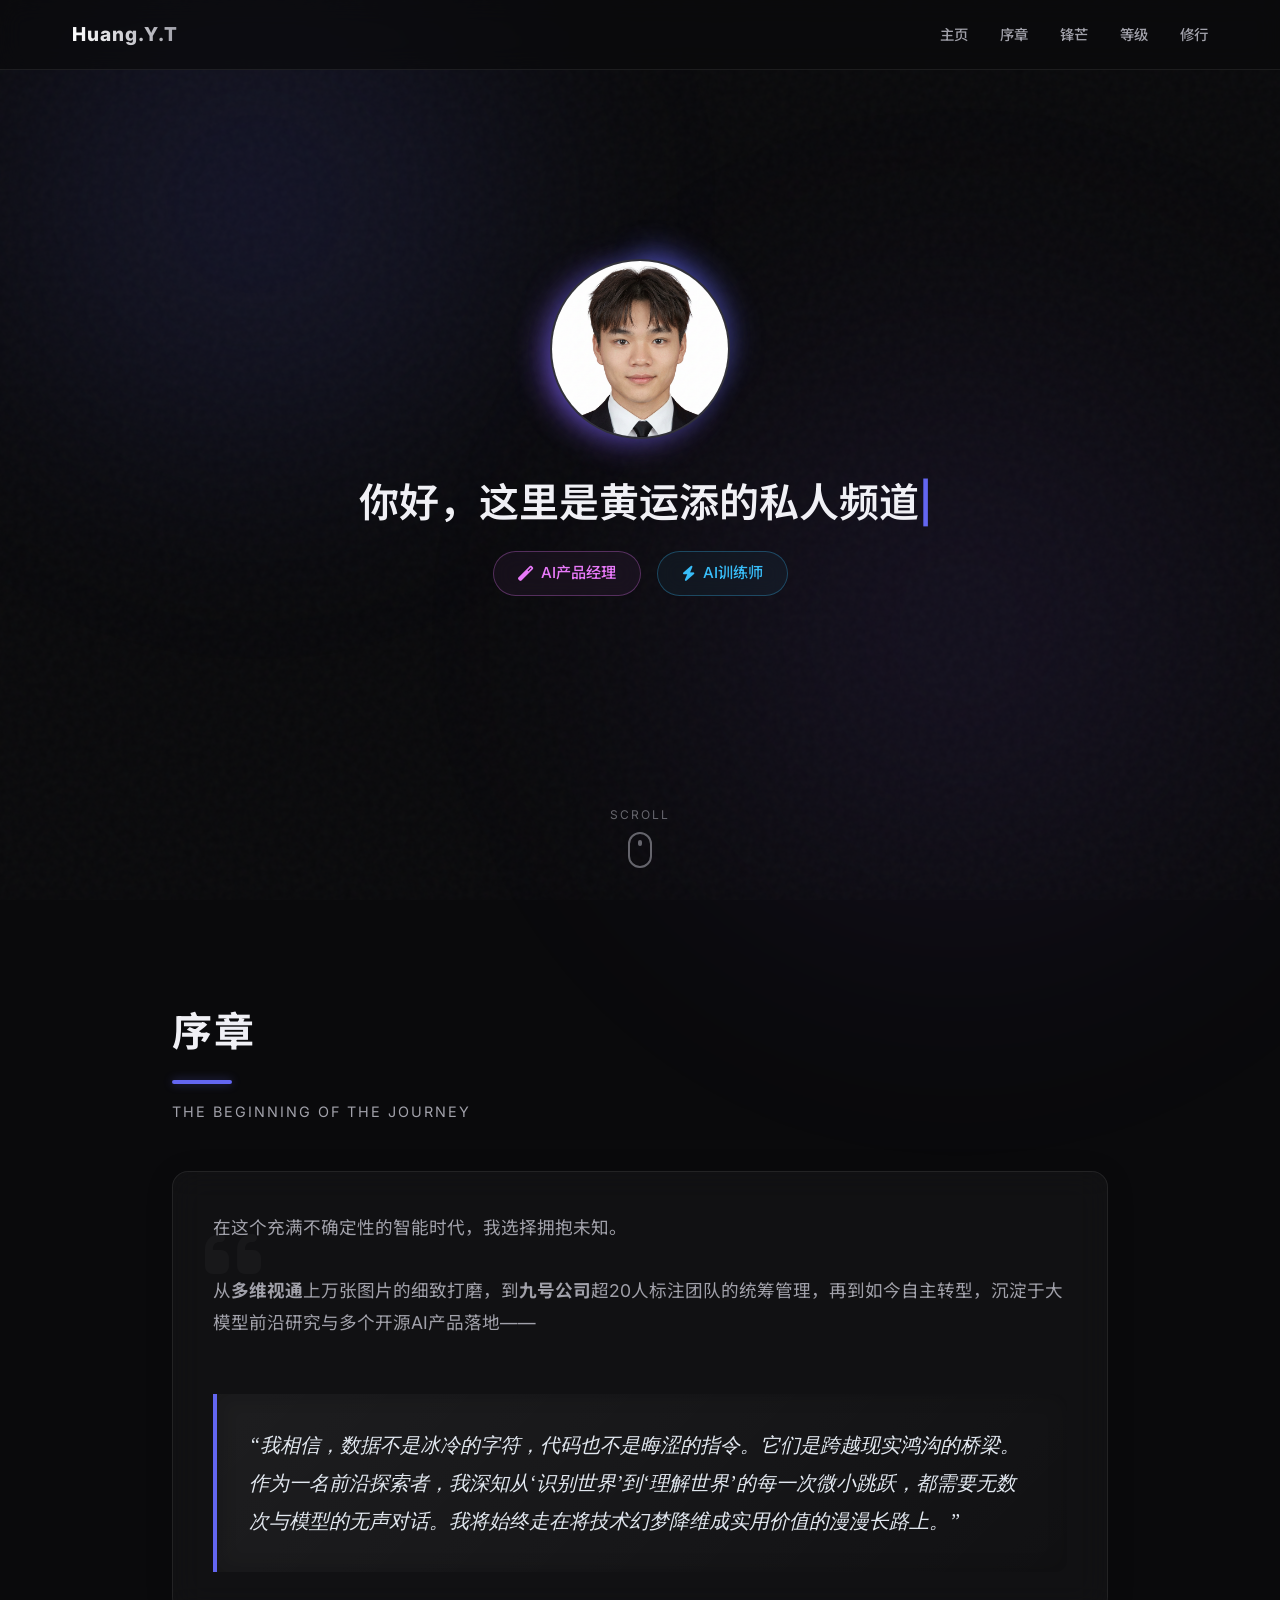
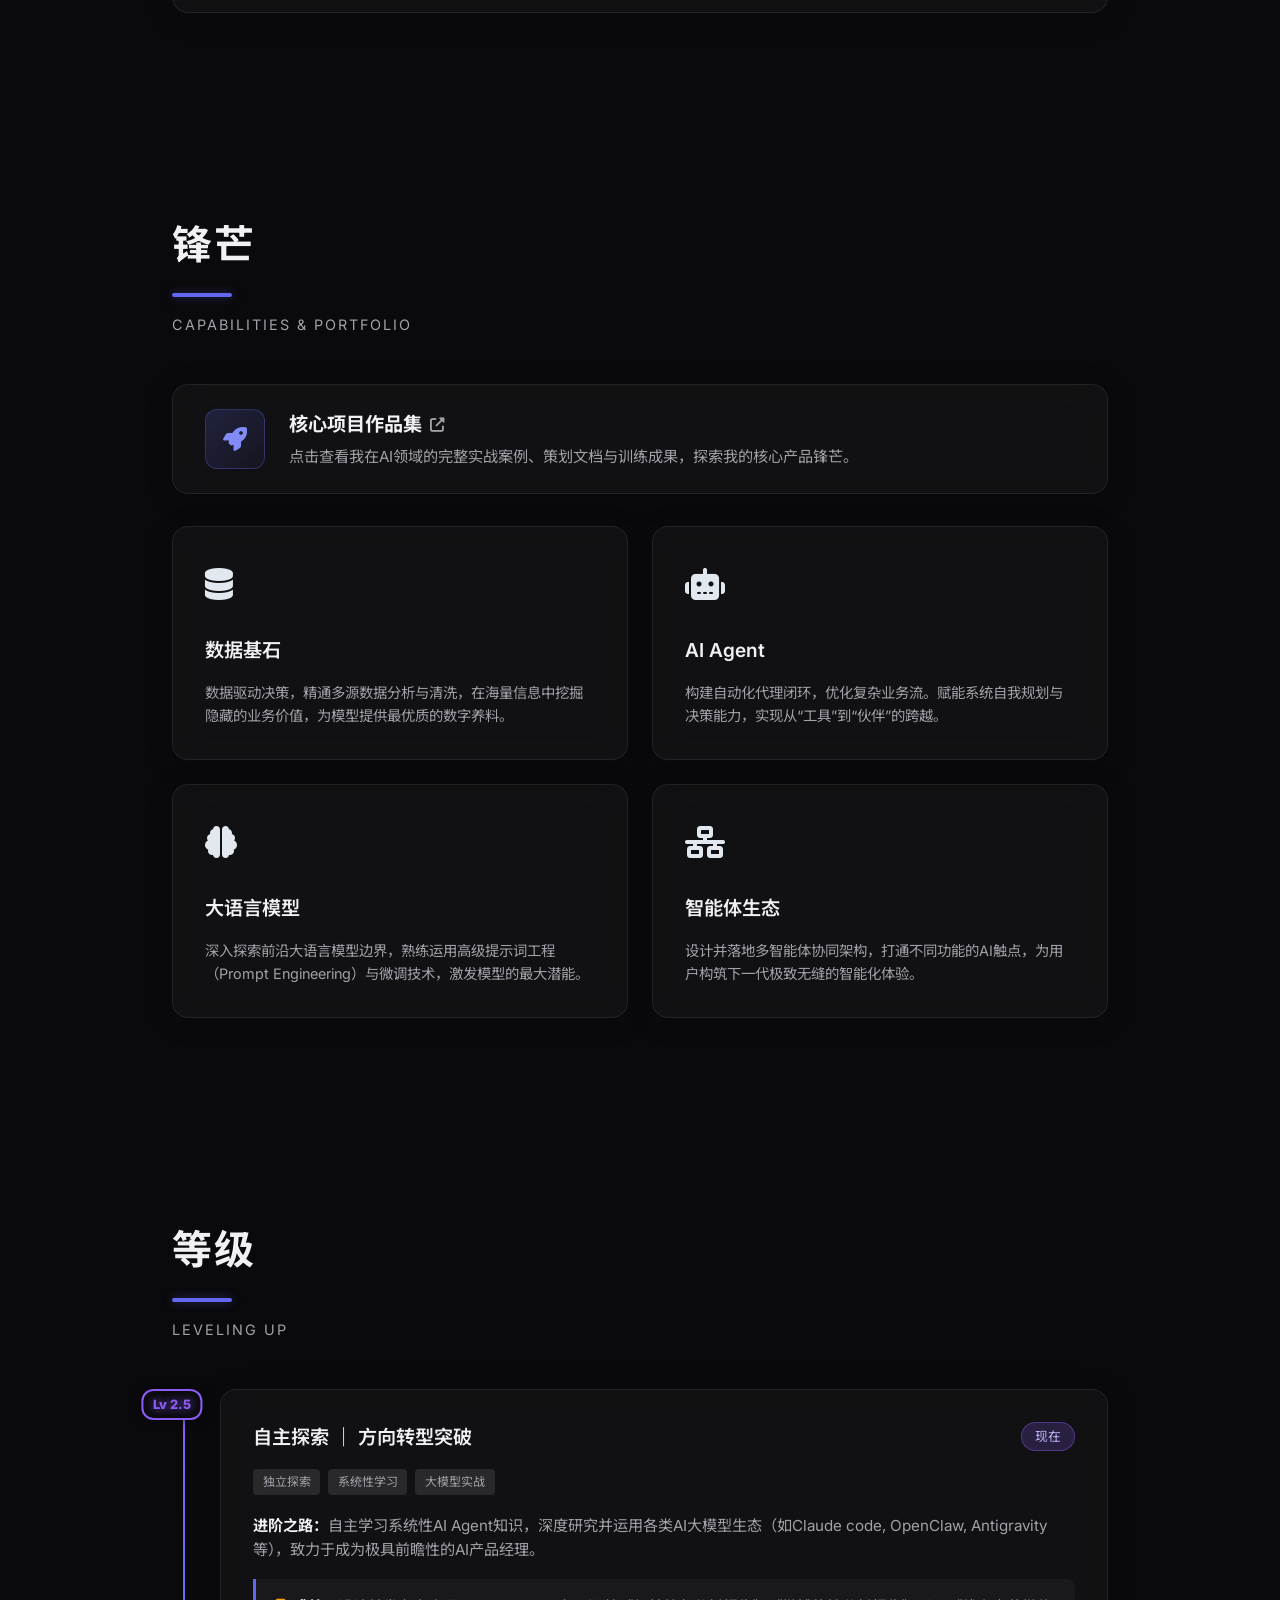
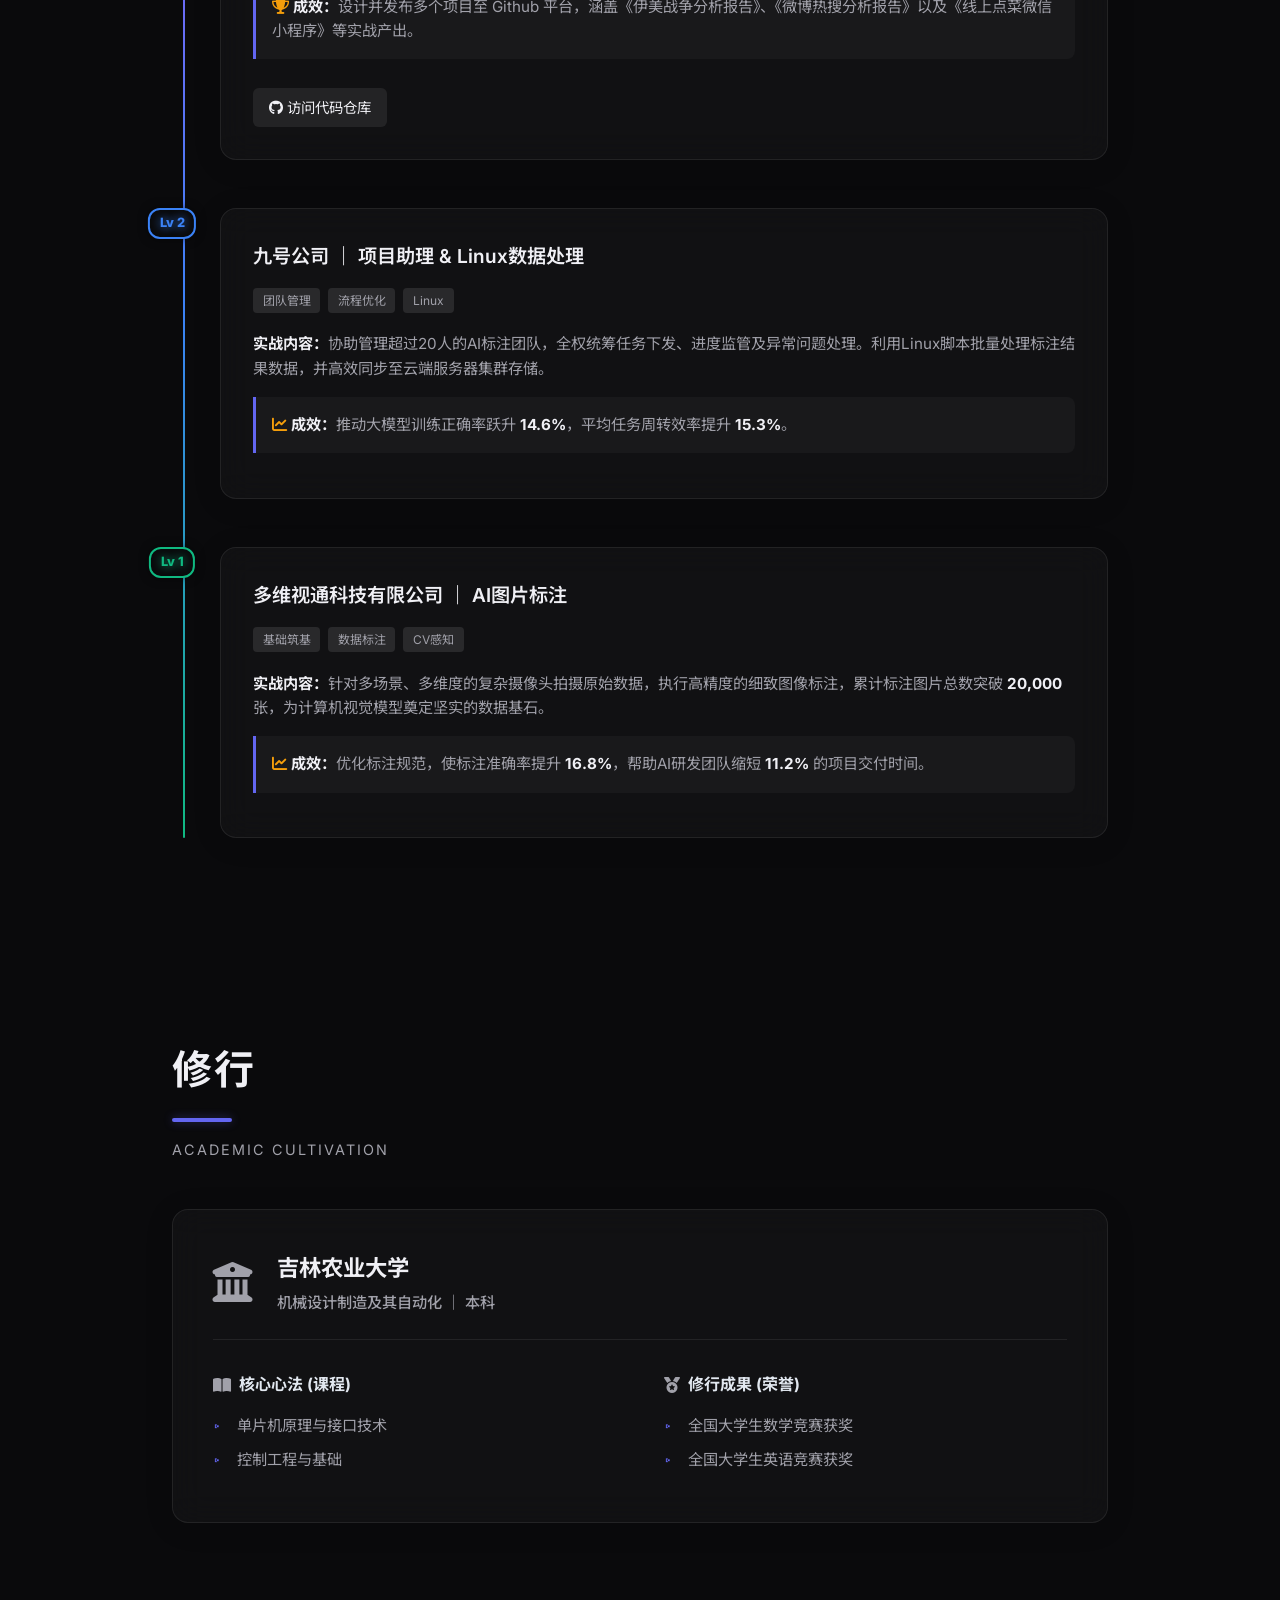
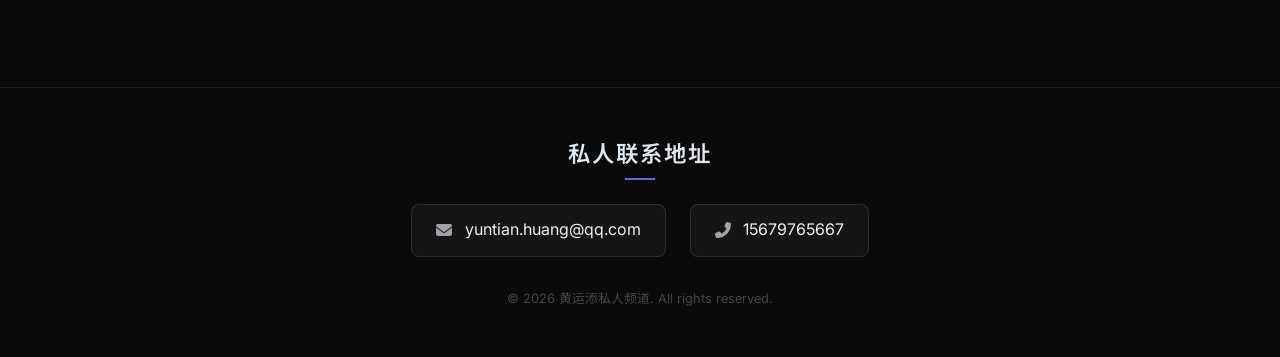
==== index.html @ 4893e82f "Initial commit" ====
<!DOCTYPE html>
<html lang="zh-CN">
<head>
    <meta charset="UTF-8">
    <meta name="viewport" content="width=device-width, initial-scale=1.0">
    <title>黄运添的私人频道 | AI产品经理</title>
    <link rel="stylesheet" href="style.css">
    <link href="https://fonts.googleapis.com/css2?family=Inter:wght@300;400;600;800&family=Noto+Sans+SC:wght@300;400;500;700&display=swap" rel="stylesheet">
    <link rel="stylesheet" href="https://cdnjs.cloudflare.com/ajax/libs/font-awesome/6.4.0/css/all.min.css">
</head>
<body>
    <!-- Background Effects -->
    <div class="bg-grad-1"></div>
    <div class="bg-grad-2"></div>
    <div class="noise-overlay"></div>

    <!-- Navigation -->
    <nav class="glass-nav">
        <div class="nav-content">
            <div class="logo">Huang.Y.T</div>
            <ul class="nav-links">
                <li><a href="#hero">主页</a></li>
                <li><a href="#prologue">序章</a></li>
                <li><a href="#showcase">锋芒</a></li>
                <li><a href="#experience">等级</a></li>
                <li><a href="#education">修行</a></li>
            </ul>
        </div>
    </nav>

    <main>
        <!-- Hero Section -->
        <section id="hero" class="hero-section fade-in">
            <div class="profile-container">
                <div class="profile-glow"></div>
                <!-- Local image copy -->
                <img src="证件照.png" alt="Profile" class="profile-image">
            </div>
            
            <h1 class="greeting">
                <span id="typewriter">你好，这里是黄运添的私人频道</span><span class="cursor">|</span>
            </h1>
            
            <div class="tags-container">
                <span class="glass-pill tag-pm"><i class="fas fa-magic"></i> AI产品经理</span>
                <span class="glass-pill tag-trainer"><i class="fas fa-bolt"></i> AI训练师</span>
            </div>
            
            <div class="scroll-indicator">
                <span>SCROLL</span>
                <div class="mouse">
                    <div class="wheel"></div>
                </div>
            </div>
        </section>

        <!-- 序章 Prologue Section -->
        <section id="prologue" class="section fade-in">
            <div class="section-header">
                <h2>序章</h2>
                <div class="heading-line"></div>
                <p class="subtitle">The Beginning of the Journey</p>
            </div>
            <div class="glass-card prologue-card">
                <div class="quote-icon"><i class="fas fa-quote-left"></i></div>
                <div class="prologue-text">
                    <p>在这个充满不确定性的智能时代，我选择拥抱未知。</p><br>
                    <p>从<strong>多维视通</strong>上万张图片的细致打磨，到<strong>九号公司</strong>超20人标注团队的统筹管理，再到如今自主转型，沉淀于大模型前沿研究与多个开源AI产品落地——</p><br>
                    <blockquote class="personal-quote">
                        “我相信，数据不是冰冷的字符，代码也不是晦涩的指令。它们是跨越现实鸿沟的桥梁。作为一名前沿探索者，我深知从‘识别世界’到‘理解世界’的每一次微小跳跃，都需要无数次与模型的无声对话。我将始终走在将技术幻梦降维成实用价值的漫漫长路上。”
                    </blockquote>
                </div>
            </div>
        </section>

        <!-- 锋芒 Showcase Section -->
        <section id="showcase" class="section fade-in">
            <div class="section-header">
                <h2>锋芒</h2>
                <div class="heading-line"></div>
                <p class="subtitle">Capabilities & Portfolio</p>
            </div>
            
            <!-- Portfolio Link -->
            <div class="portfolio-highlight drop-in">
                <a href="https://fcnxgafpe5te.feishu.cn/wiki/AOy7w97xPigQsfkQcQwc1B4TnVc" target="_blank" class="glass-card flex-card interactable">
                    <div class="icon-box pulse"><i class="fas fa-rocket"></i></div>
                    <div class="content-box">
                        <h3>核心项目作品集 <i class="fas fa-external-link-alt"></i></h3>
                        <p>点击查看我在AI领域的完整实战案例、策划文档与训练成果，探索我的核心产品锋芒。</p>
                    </div>
                </a>
            </div>

            <div class="skills-grid">
                <div class="glass-card skill-card cascade-anim" style="--delay: 1">
                    <div class="skill-icon"><i class="fas fa-database"></i></div>
                    <h3>数据基石</h3>
                    <p>数据驱动决策，精通多源数据分析与清洗，在海量信息中挖掘隐藏的业务价值，为模型提供最优质的数字养料。</p>
                </div>
                <div class="glass-card skill-card cascade-anim" style="--delay: 2">
                    <div class="skill-icon"><i class="fas fa-robot"></i></div>
                    <h3>AI Agent</h3>
                    <p>构建自动化代理闭环，优化复杂业务流。赋能系统自我规划与决策能力，实现从“工具”到“伙伴”的跨越。</p>
                </div>
                <div class="glass-card skill-card cascade-anim" style="--delay: 3">
                    <div class="skill-icon"><i class="fas fa-brain"></i></div>
                    <h3>大语言模型</h3>
                    <p>深入探索前沿大语言模型边界，熟练运用高级提示词工程（Prompt Engineering）与微调技术，激发模型的最大潜能。</p>
                </div>
                <div class="glass-card skill-card cascade-anim" style="--delay: 4">
                    <div class="skill-icon"><i class="fas fa-network-wired"></i></div>
                    <h3>智能体生态</h3>
                    <p>设计并落地多智能体协同架构，打通不同功能的AI触点，为用户构筑下一代极致无缝的智能化体验。</p>
                </div>
            </div>
        </section>

        <!-- 等级 Experience Section -->
        <section id="experience" class="section fade-in">
            <div class="section-header">
                <h2>等级</h2>
                <div class="heading-line"></div>
                <p class="subtitle">Leveling Up</p>
            </div>

            <div class="timeline">
                <!-- Lv 2.5 -->
                <div class="timeline-item">
                    <div class="timeline-marker level-master">Lv 2.5</div>
                    <div class="glass-card timeline-content">
                        <div class="timeline-header">
                            <h3>自主探索 ｜ 方向转型突破</h3>
                            <span class="time-badge">现在</span>
                        </div>
                        <div class="tags-row">
                            <span class="sm-pill">独立探索</span>
                            <span class="sm-pill">系统性学习</span>
                            <span class="sm-pill">大模型实战</span>
                        </div>
                        <div class="timeline-body">
                            <p><strong>进阶之路：</strong>自主学习系统性AI Agent知识，深度研究并运用各类AI大模型生态（如Claude code, OpenClaw, Antigravity等），致力于成为极具前瞻性的AI产品经理。</p>
                            <p class="achievement"><i class="fas fa-trophy"></i> <strong>成效：</strong>设计并发布多个项目至 Github 平台，涵盖《伊美战争分析报告》、《微博热搜分析报告》以及《线上点菜微信小程序》等实战产出。</p>
                            <a href="https://github.com/MiaIria/00002.git" target="_blank" class="github-link"><i class="fab fa-github"></i> 访问代码仓库</a>
                        </div>
                    </div>
                </div>

                <!-- Lv 2 -->
                <div class="timeline-item">
                    <div class="timeline-marker level-advanced">Lv 2</div>
                    <div class="glass-card timeline-content">
                        <div class="timeline-header">
                            <h3>九号公司 ｜ 项目助理 & Linux数据处理</h3>
                        </div>
                        <div class="tags-row">
                            <span class="sm-pill">团队管理</span>
                            <span class="sm-pill">流程优化</span>
                            <span class="sm-pill">Linux</span>
                        </div>
                        <div class="timeline-body">
                            <p><strong>实战内容：</strong>协助管理超过20人的AI标注团队，全权统筹任务下发、进度监管及异常问题处理。利用Linux脚本批量处理标注结果数据，并高效同步至云端服务器集群存储。</p>
                            <p class="achievement"><i class="fas fa-chart-line"></i> <strong>成效：</strong>推动大模型训练正确率跃升 <strong>14.6%</strong>，平均任务周转效率提升 <strong>15.3%</strong>。</p>
                        </div>
                    </div>
                </div>

                <!-- Lv 1 -->
                <div class="timeline-item">
                    <div class="timeline-marker level-base">Lv 1</div>
                    <div class="glass-card timeline-content">
                        <div class="timeline-header">
                            <h3>多维视通科技有限公司 ｜ AI图片标注</h3>
                        </div>
                        <div class="tags-row">
                            <span class="sm-pill">基础筑基</span>
                            <span class="sm-pill">数据标注</span>
                            <span class="sm-pill">CV感知</span>
                        </div>
                        <div class="timeline-body">
                            <p><strong>实战内容：</strong>针对多场景、多维度的复杂摄像头拍摄原始数据，执行高精度的细致图像标注，累计标注图片总数突破 <strong>20,000</strong> 张，为计算机视觉模型奠定坚实的数据基石。</p>
                            <p class="achievement"><i class="fas fa-chart-line"></i> <strong>成效：</strong>优化标注规范，使标注准确率提升 <strong>16.8%</strong>，帮助AI研发团队缩短 <strong>11.2%</strong> 的项目交付时间。</p>
                        </div>
                    </div>
                </div>
            </div>
        </section>

        <!-- 修行 Education Section -->
        <section id="education" class="section fade-in">
            <div class="section-header">
                <h2>修行</h2>
                <div class="heading-line"></div>
                <p class="subtitle">Academic Cultivation</p>
            </div>

            <div class="glass-card education-card">
                <div class="edu-top">
                    <div class="edu-icon"><i class="fas fa-university"></i></div>
                    <div class="edu-titles">
                        <h3>吉林农业大学</h3>
                        <h4>机械设计制造及其自动化 ｜ 本科</h4>
                    </div>
                </div>
                
                <div class="edu-details">
                    <div class="edu-col">
                        <h5><i class="fas fa-book-open"></i> 核心心法 (课程)</h5>
                        <ul class="custom-list">
                            <li>单片机原理与接口技术</li>
                            <li>控制工程与基础</li>
                        </ul>
                    </div>
                    <div class="edu-col">
                        <h5><i class="fas fa-medal"></i> 修行成果 (荣誉)</h5>
                        <ul class="custom-list">
                            <li>全国大学生数学竞赛获奖</li>
                            <li>全国大学生英语竞赛获奖</li>
                        </ul>
                    </div>
                </div>
            </div>
        </section>
    </main>

    <!-- Footer -->
    <footer class="glass-footer">
        <div class="footer-content">
            <h3 class="footer-title">私人联系地址</h3>
            <div class="contact-methods">
                <a href="mailto:yuntian.huang@qq.com" class="contact-btn">
                    <i class="fas fa-envelope"></i>
                    <span>yuntian.huang@qq.com</span>
                </a>
                <a href="tel:15679765667" class="contact-btn">
                    <i class="fas fa-phone-alt"></i>
                    <span>15679765667</span>
                </a>
            </div>
            <p class="copyright">&copy; 2026 黄运添私人频道. All rights reserved.</p>
        </div>
    </footer>

    <script src="script.js"></script>
</body>
</html>
---- style.css ----
:root {
    --bg-dark: #0a0a0c;
    --text-main: #f0f0f5;
    --text-dim: #a1a1aa;
    --accent-color: #6366f1;
    /* Indigo */
    --accent-glow: rgba(99, 102, 241, 0.4);
    --glass-bg: rgba(255, 255, 255, 0.03);
    --glass-border: rgba(255, 255, 255, 0.08);
    --level-1: #10b981;
    /* Emerald */
    --level-2: #3b82f6;
    /* Blue */
    --level-master: #8b5cf6;
    /* Violet */
}

* {
    margin: 0;
    padding: 0;
    box-sizing: border-box;
}

html {
    scroll-behavior: smooth;
}

body {
    background-color: var(--bg-dark);
    color: var(--text-main);
    font-family: 'Inter', 'Noto Sans SC', sans-serif;
    line-height: 1.6;
    overflow-x: hidden;
    position: relative;
}

/* Background Effects */
.bg-grad-1 {
    position: fixed;
    top: -20vh;
    left: -10vw;
    width: 60vw;
    height: 60vw;
    background: radial-gradient(circle, rgba(99, 102, 241, 0.15) 0%, rgba(10, 10, 12, 0) 70%);
    z-index: -2;
    filter: blur(80px);
}

.bg-grad-2 {
    position: fixed;
    bottom: -20vh;
    right: -10vw;
    width: 70vw;
    height: 70vw;
    background: radial-gradient(circle, rgba(139, 92, 246, 0.1) 0%, rgba(10, 10, 12, 0) 70%);
    z-index: -2;
    filter: blur(100px);
}

.noise-overlay {
    position: fixed;
    top: 0;
    left: 0;
    right: 0;
    bottom: 0;
    background: url('data:image/svg+xml;utf8,%3Csvg viewBox="0 0 200 200" xmlns="http://www.w3.org/2000/svg"%3E%3Cfilter id="noiseFilter"%3E%3CfeTurbulence type="fractalNoise" baseFrequency="0.65" numOctaves="3" stitchTiles="stitch"/%3E%3C/filter%3E%3Crect width="100%25" height="100%25" filter="url(%23noiseFilter)"/%3E%3C/svg%3E');
    opacity: 0.03;
    z-index: -1;
    pointer-events: none;
}

/* Navigation */
.glass-nav {
    position: fixed;
    top: 0;
    left: 0;
    right: 0;
    height: 70px;
    background: rgba(10, 10, 12, 0.7);
    backdrop-filter: blur(12px);
    -webkit-backdrop-filter: blur(12px);
    border-bottom: 1px solid var(--glass-border);
    z-index: 1000;
    transition: all 0.3s ease;
}

.nav-content {
    max-width: 1200px;
    margin: 0 auto;
    padding: 0 2rem;
    height: 100%;
    display: flex;
    justify-content: space-between;
    align-items: center;
}

.logo {
    font-weight: 800;
    font-size: 1.2rem;
    letter-spacing: 1px;
    background: linear-gradient(90deg, #fff, #a1a1aa);
    -webkit-background-clip: text;
    -webkit-text-fill-color: transparent;
}

.nav-links {
    list-style: none;
    display: flex;
    gap: 2rem;
}

.nav-links a {
    color: var(--text-dim);
    text-decoration: none;
    font-size: 0.9rem;
    font-weight: 500;
    transition: color 0.3s ease;
}

.nav-links a:hover {
    color: var(--text-main);
}

/* General Layout */
main {
    max-width: 1000px;
    margin: 0 auto;
    padding: 0 2rem;
}

.section {
    padding: 100px 0;
    min-height: auto;
}

/* Typography elements */
.section-header {
    margin-bottom: 3rem;
}

.section-header h2 {
    font-size: 2.5rem;
    font-weight: 700;
    letter-spacing: 2px;
}

.heading-line {
    width: 60px;
    height: 4px;
    background: var(--accent-color);
    margin: 1rem 0;
    border-radius: 2px;
    box-shadow: 0 0 10px var(--accent-glow);
}

.subtitle {
    color: var(--text-dim);
    font-size: 0.9rem;
    text-transform: uppercase;
    letter-spacing: 2px;
}

/* Glass Card Component */
.glass-card {
    background: var(--glass-bg);
    border: 1px solid var(--glass-border);
    border-radius: 16px;
    padding: 2.5rem;
    backdrop-filter: blur(16px);
    -webkit-backdrop-filter: blur(16px);
    box-shadow: 0 4px 30px rgba(0, 0, 0, 0.1);
    transition: transform 0.3s ease, border-color 0.3s ease;
}

/* Hero Section */
.hero-section {
    height: 100vh;
    display: flex;
    flex-direction: column;
    justify-content: center;
    align-items: center;
    text-align: center;
    position: relative;
}

.profile-container {
    position: relative;
    width: 180px;
    height: 180px;
    margin-bottom: 2rem;
    border-radius: 50%;
    margin-top: -5vh;
    animation: floatingProfile 4s ease-in-out infinite;
}

@keyframes floatingProfile {
    0% {
        transform: translateY(0);
    }

    50% {
        transform: translateY(-10px);
    }

    100% {
        transform: translateY(0);
    }
}

.profile-glow {
    position: absolute;
    top: -5%;
    left: -5%;
    right: -5%;
    bottom: -5%;
    border-radius: 50%;
    background: conic-gradient(from 0deg, var(--accent-color), transparent, var(--level-master), transparent);
    animation: rotate 8s linear infinite;
    filter: blur(15px);
    opacity: 0.6;
    z-index: 1;
}

@keyframes rotate {
    100% {
        transform: rotate(360deg);
    }
}

.profile-image {
    width: 100%;
    height: 100%;
    object-fit: cover;
    border-radius: 50%;
    position: relative;
    z-index: 2;
    border: 2px solid rgba(255, 255, 255, 0.1);
    box-shadow: inset 0 0 20px rgba(0, 0, 0, 0.5), 0 0 20px rgba(99, 102, 241, 0.4);
    background-color: #1a1a24;
    transition: transform 0.4s cubic-bezier(0.175, 0.885, 0.32, 1.275), box-shadow 0.4s ease;
    animation: breathingGlow 4s ease-in-out infinite alternate;
}

@keyframes breathingGlow {
    0% {
        box-shadow: inset 0 0 20px rgba(0, 0, 0, 0.5), 0 0 15px rgba(99, 102, 241, 0.3);
    }

    100% {
        box-shadow: inset 0 0 20px rgba(0, 0, 0, 0.5), 0 0 35px rgba(139, 92, 246, 0.6);
    }
}

.profile-container:hover .profile-image {
    transform: scale(1.05);
    animation-play-state: paused;
}

.greeting {
    font-size: 2.5rem;
    font-weight: 600;
    margin-bottom: 1.5rem;
    height: 3.5rem;
    /* prevent layout shift */
}

.cursor {
    display: inline-block;
    width: 3px;
    animation: blink 1s infinite;
    color: var(--accent-color);
}

@keyframes blink {

    0%,
    100% {
        opacity: 1;
    }

    50% {
        opacity: 0;
    }
}

.tags-container {
    display: flex;
    gap: 1rem;
    justify-content: center;
}

.glass-pill {
    padding: 0.6rem 1.5rem;
    border-radius: 30px;
    background: rgba(255, 255, 255, 0.05);
    border: 1px solid rgba(255, 255, 255, 0.1);
    backdrop-filter: blur(10px);
    font-size: 0.95rem;
    font-weight: 500;
    color: var(--text-main);
    transition: all 0.3s ease;
    cursor: default;
    display: inline-flex;
    align-items: center;
    gap: 0.5rem;
}

.tag-pm {
    color: #e879f9;
    /* Fuchsia */
    border-color: rgba(232, 121, 249, 0.3);
    background: rgba(232, 121, 249, 0.05);
}

.tag-pm:hover {
    box-shadow: 0 0 15px rgba(232, 121, 249, 0.2);
    border-color: rgba(232, 121, 249, 0.5);
    transform: translateY(-2px);
}

.tag-trainer {
    color: #38bdf8;
    /* Sky Blue */
    border-color: rgba(56, 189, 248, 0.3);
    background: rgba(56, 189, 248, 0.05);
}

.tag-trainer:hover {
    box-shadow: 0 0 15px rgba(56, 189, 248, 0.2);
    border-color: rgba(56, 189, 248, 0.5);
    transform: translateY(-2px);
}

.scroll-indicator {
    position: absolute;
    bottom: 2rem;
    display: flex;
    flex-direction: column;
    align-items: center;
    gap: 0.5rem;
    color: var(--text-dim);
    font-size: 0.75rem;
    letter-spacing: 2px;
    opacity: 0.6;
}

.mouse {
    width: 24px;
    height: 36px;
    border: 2px solid var(--text-dim);
    border-radius: 12px;
    position: relative;
    display: flex;
    justify-content: center;
}

.wheel {
    width: 4px;
    height: 6px;
    background: var(--text-dim);
    border-radius: 2px;
    margin-top: 6px;
    animation: scroll 1.5s infinite;
}

@keyframes scroll {
    0% {
        transform: translateY(0);
        opacity: 1;
    }

    100% {
        transform: translateY(12px);
        opacity: 0;
    }
}

/* Prologue */
.prologue-card {
    position: relative;
    overflow: hidden;
}

.quote-icon {
    position: absolute;
    top: 2rem;
    left: 2rem;
    font-size: 4rem;
    color: rgba(255, 255, 255, 0.03);
    z-index: 0;
}

.prologue-text {
    position: relative;
    z-index: 1;
    font-size: 1.1rem;
    line-height: 1.8;
    color: var(--text-dim);
}

.personal-quote {
    margin-top: 1.5rem;
    padding: 2rem;
    font-family: 'Georgia', serif;
    /* Or any custom elegant serif/cursive */
    font-size: 1.25rem;
    line-height: 1.9;
    color: #e2e8f0;
    font-style: italic;
    background: linear-gradient(135deg, rgba(255, 255, 255, 0.05), transparent);
    border-left: 4px solid var(--accent-color);
    border-radius: 0 12px 12px 0;
    box-shadow: inset 0 0 20px rgba(0, 0, 0, 0.2);
}

.placeholder-text {
    font-style: italic;
    color: rgba(161, 161, 170, 0.5);
}

/* Showcase */
.portfolio-highlight {
    margin-bottom: 2rem;
}

.flex-card {
    display: flex;
    align-items: center;
    gap: 1.5rem;
    text-decoration: none;
    color: var(--text-main);
    padding: 1.5rem 2rem;
}

.interactable:hover {
    transform: translateY(-5px);
    border-color: rgba(99, 102, 241, 0.5);
    box-shadow: 0 10px 40px rgba(99, 102, 241, 0.15);
    background: rgba(255, 255, 255, 0.05);
}

.flex-card .icon-box {
    width: 60px;
    height: 60px;
    border-radius: 12px;
    background: linear-gradient(135deg, rgba(99, 102, 241, 0.2), rgba(99, 102, 241, 0.05));
    border: 1px solid rgba(99, 102, 241, 0.3);
    display: flex;
    justify-content: center;
    align-items: center;
    font-size: 1.5rem;
    color: #818cf8;
}

.flex-card h3 {
    font-size: 1.2rem;
    margin-bottom: 0.3rem;
    display: flex;
    align-items: center;
    gap: 0.5rem;
}

.flex-card h3 i {
    font-size: 0.9rem;
    color: var(--text-dim);
}

.flex-card p {
    color: var(--text-dim);
    font-size: 0.95rem;
}

.skills-grid {
    display: grid;
    grid-template-columns: repeat(2, 1fr);
    gap: 1.5rem;
}

.skill-card {
    padding: 2rem;
    display: flex;
    flex-direction: column;
    gap: 1rem;
}

.skill-card:hover {
    border-color: rgba(255, 255, 255, 0.15);
    background: rgba(255, 255, 255, 0.05);
}

.skill-icon {
    font-size: 2rem;
    color: #e2e8f0;
    margin-bottom: 0.5rem;
}

.skill-card h3 {
    font-size: 1.2rem;
    font-weight: 600;
}

.skill-card p {
    color: var(--text-dim);
    font-size: 0.9rem;
    line-height: 1.6;
}

/* Experience (Leveling up) */
.timeline {
    position: relative;
    padding-left: 3rem;
}

.timeline::before {
    content: '';
    position: absolute;
    top: 0;
    bottom: 0;
    left: 11px;
    width: 2px;
    background: linear-gradient(to bottom, var(--level-master), var(--level-2), var(--level-1));
    border-radius: 1px;
}

.timeline-item {
    position: relative;
    margin-bottom: 3rem;
}

.timeline-item:last-child {
    margin-bottom: 0;
}

.timeline-marker {
    position: absolute;
    left: -3rem;
    top: 0;
    transform: translateX(-50%);
    background: var(--bg-dark);
    border: 2px solid;
    padding: 0.2rem 0.6rem;
    border-radius: 12px;
    font-size: 0.8rem;
    font-weight: 800;
    z-index: 2;
    box-shadow: 0 0 10px rgba(0, 0, 0, 0.5);
}

.level-master {
    border-color: var(--level-master);
    color: var(--level-master);
    text-shadow: 0 0 10px var(--level-master);
}

.level-advanced {
    border-color: var(--level-2);
    color: var(--level-2);
    text-shadow: 0 0 10px var(--level-2);
}

.level-base {
    border-color: var(--level-1);
    color: var(--level-1);
    text-shadow: 0 0 10px var(--level-1);
}

.timeline-content {
    padding: 2rem;
}

.timeline-header {
    display: flex;
    justify-content: space-between;
    align-items: flex-start;
    margin-bottom: 1rem;
}

.timeline-header h3 {
    font-size: 1.2rem;
    font-weight: 600;
}

.time-badge {
    background: rgba(139, 92, 246, 0.2);
    color: #c4b5fd;
    padding: 0.2rem 0.8rem;
    border-radius: 20px;
    font-size: 0.8rem;
    border: 1px solid rgba(139, 92, 246, 0.4);
}

.tags-row {
    display: flex;
    flex-wrap: wrap;
    gap: 0.5rem;
    margin-bottom: 1.2rem;
}

.sm-pill {
    padding: 0.2rem 0.6rem;
    border-radius: 4px;
    background: rgba(255, 255, 255, 0.1);
    font-size: 0.75rem;
    color: var(--text-dim);
}

.timeline-body p {
    margin-bottom: 0.8rem;
    font-size: 0.95rem;
    color: var(--text-dim);
}

.timeline-body strong {
    color: var(--text-main);
}

.achievement {
    background: rgba(255, 255, 255, 0.03);
    padding: 1rem;
    border-left: 3px solid var(--accent-color);
    border-radius: 0 8px 8px 0;
    margin-top: 1rem !important;
}

.achievement i {
    color: #f59e0b;
}

.github-link {
    display: inline-block;
    margin-top: 1rem;
    color: var(--text-main);
    text-decoration: none;
    font-size: 0.9rem;
    padding: 0.5rem 1rem;
    border-radius: 6px;
    background: rgba(255, 255, 255, 0.08);
    transition: background 0.2s;
}

.github-link:hover {
    background: rgba(255, 255, 255, 0.15);
}

/* Education (Cultivation) */
.education-card {
    display: flex;
    flex-direction: column;
    gap: 2rem;
}

.edu-top {
    display: flex;
    align-items: center;
    gap: 1.5rem;
    padding-bottom: 1.5rem;
    border-bottom: 1px solid var(--glass-border);
}

.edu-icon {
    font-size: 2.5rem;
    color: var(--text-dim);
}

.edu-titles h3 {
    font-size: 1.4rem;
    margin-bottom: 0.3rem;
}

.edu-titles h4 {
    color: var(--text-dim);
    font-weight: 500;
    font-size: 0.95rem;
}

.edu-details {
    display: flex;
    gap: 3rem;
}

.edu-col {
    flex: 1;
}

.edu-col h5 {
    color: #e2e8f0;
    font-size: 1rem;
    margin-bottom: 1rem;
    display: flex;
    align-items: center;
    gap: 0.5rem;
}

.edu-col h5 i {
    color: var(--text-dim);
}

.custom-list {
    list-style: none;
}

.custom-list li {
    position: relative;
    padding-left: 1.5rem;
    margin-bottom: 0.6rem;
    color: var(--text-dim);
    font-size: 0.95rem;
}

.custom-list li::before {
    content: '▹';
    position: absolute;
    left: 0;
    color: var(--accent-color);
}

/* Footer */
.glass-footer {
    border-top: 1px solid var(--glass-border);
    background: rgba(10, 10, 12, 0.4);
    padding: 3rem 0;
    margin-top: 4rem;
}

.footer-content {
    max-width: 1000px;
    margin: 0 auto;
    padding: 0 2rem;
    display: flex;
    flex-direction: column;
    align-items: center;
    gap: 2rem;
}

.footer-title {
    font-size: 1.4rem;
    color: #e2e8f0;
    font-weight: 600;
    letter-spacing: 2px;
    margin-bottom: -0.5rem;
    position: relative;
    padding-bottom: 0.5rem;
}

.footer-title::after {
    content: '';
    position: absolute;
    bottom: 0;
    left: 50%;
    transform: translateX(-50%);
    width: 30px;
    height: 2px;
    background: var(--accent-color);
}

.contact-methods {
    display: flex;
    gap: 1.5rem;
    flex-wrap: wrap;
    justify-content: center;
}

.contact-btn {
    display: flex;
    align-items: center;
    gap: 0.8rem;
    padding: 0.8rem 1.5rem;
    border-radius: 8px;
    background: rgba(255, 255, 255, 0.05);
    border: 1px solid rgba(255, 255, 255, 0.1);
    color: var(--text-main);
    text-decoration: none;
    transition: all 0.3s ease;
}

.contact-btn:hover {
    background: rgba(255, 255, 255, 0.1);
    border-color: rgba(255, 255, 255, 0.2);
    transform: translateY(-2px);
}

.contact-btn i {
    color: var(--text-dim);
}

.copyright {
    color: rgba(161, 161, 170, 0.4);
    font-size: 0.8rem;
}

/* Animations & Utility */
.pulse {
    animation: pulseGlow 2s infinite;
}

@keyframes pulseGlow {
    0% {
        box-shadow: 0 0 0 0 rgba(99, 102, 241, 0.4);
    }

    70% {
        box-shadow: 0 0 0 10px rgba(99, 102, 241, 0);
    }

    100% {
        box-shadow: 0 0 0 0 rgba(99, 102, 241, 0);
    }
}

.fade-in {
    opacity: 0;
    transform: translateY(30px);
    transition: opacity 0.8s ease-out, transform 0.8s ease-out;
}

.fade-in.visible {
    opacity: 1;
    transform: translateY(0);
}

/* Responsive Design */
@media (max-width: 768px) {
    .nav-links {
        display: none;
        /* simple mobile fallback, ideally a hamburger menu */
    }

    .skills-grid {
        grid-template-columns: 1fr;
    }

    .edu-details {
        flex-direction: column;
        gap: 1.5rem;
    }

    .timeline {
        padding-left: 2rem;
    }

    .timeline::before {
        left: 0px;
    }

    .timeline-marker {
        left: 0;
        transform: translate(-50%, -10px);
    }

    .greeting {
        font-size: 1.8rem;
        padding: 0 1rem;
    }
}
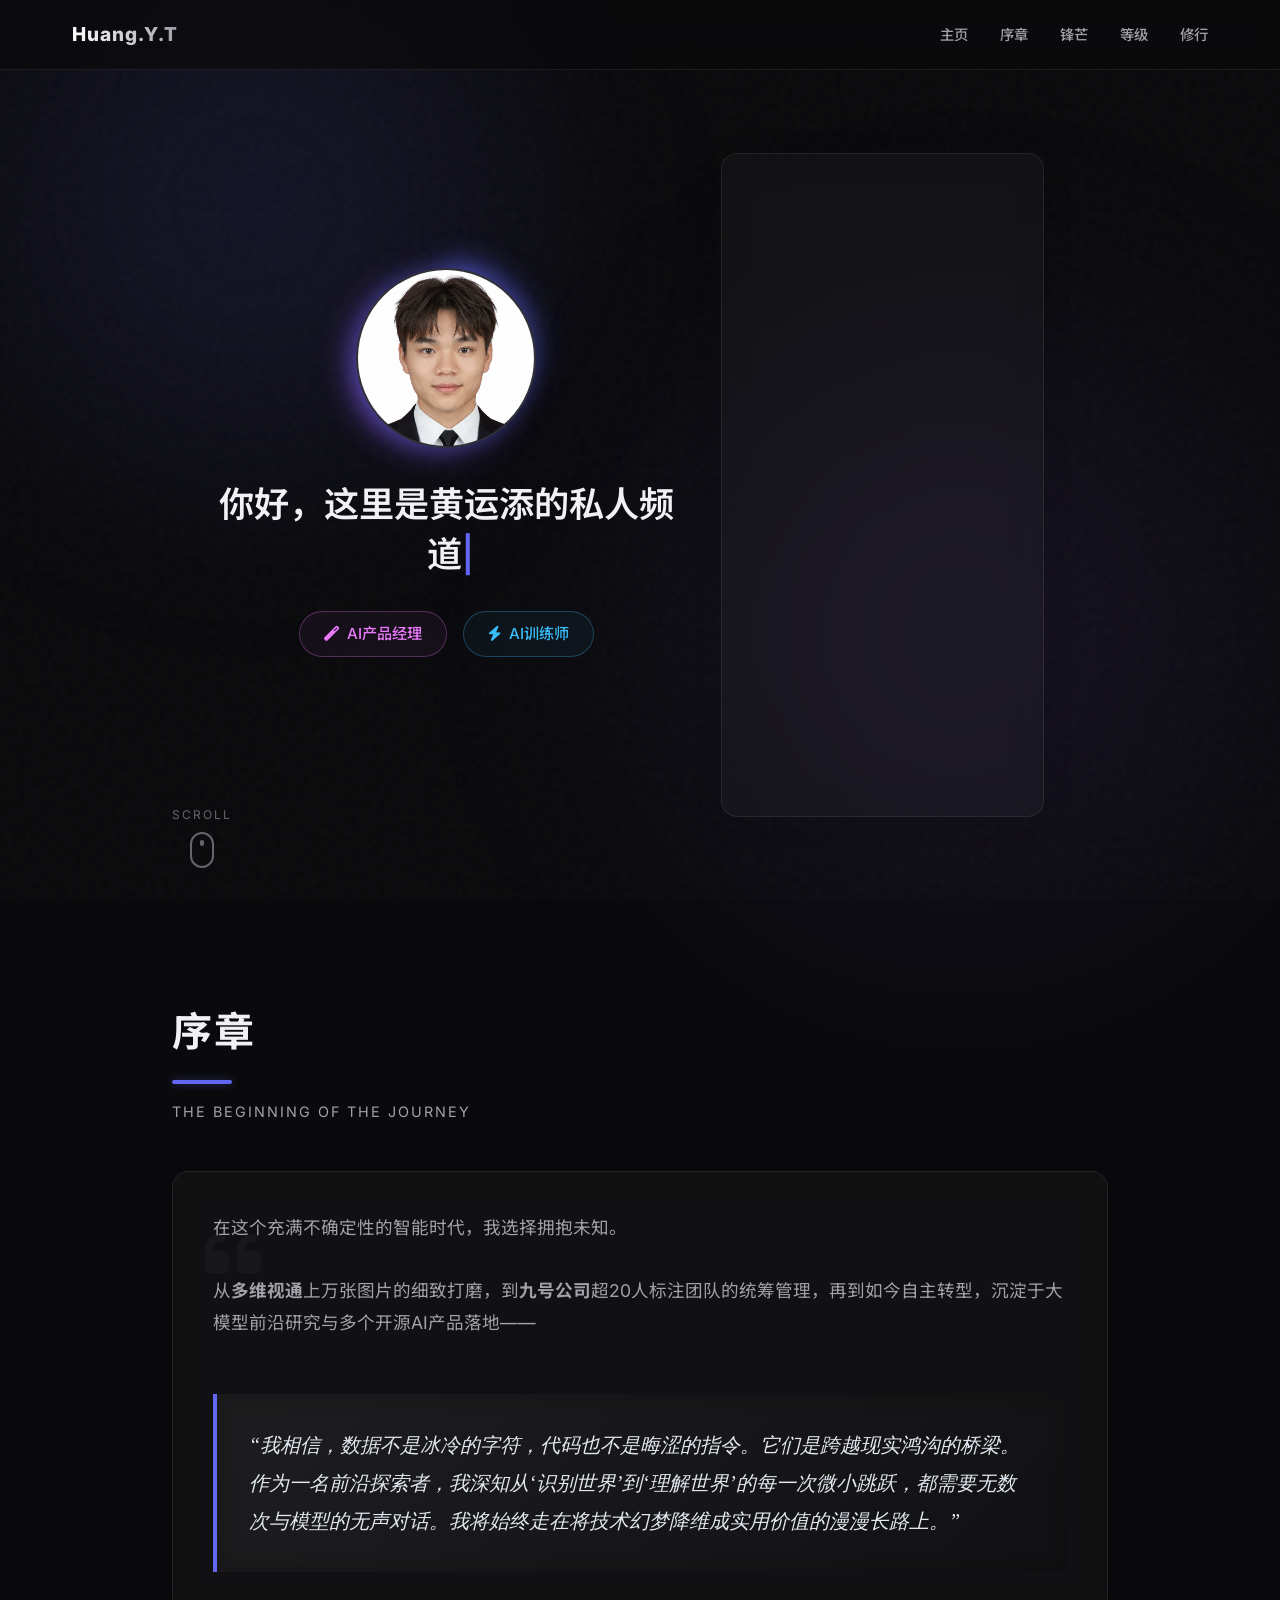
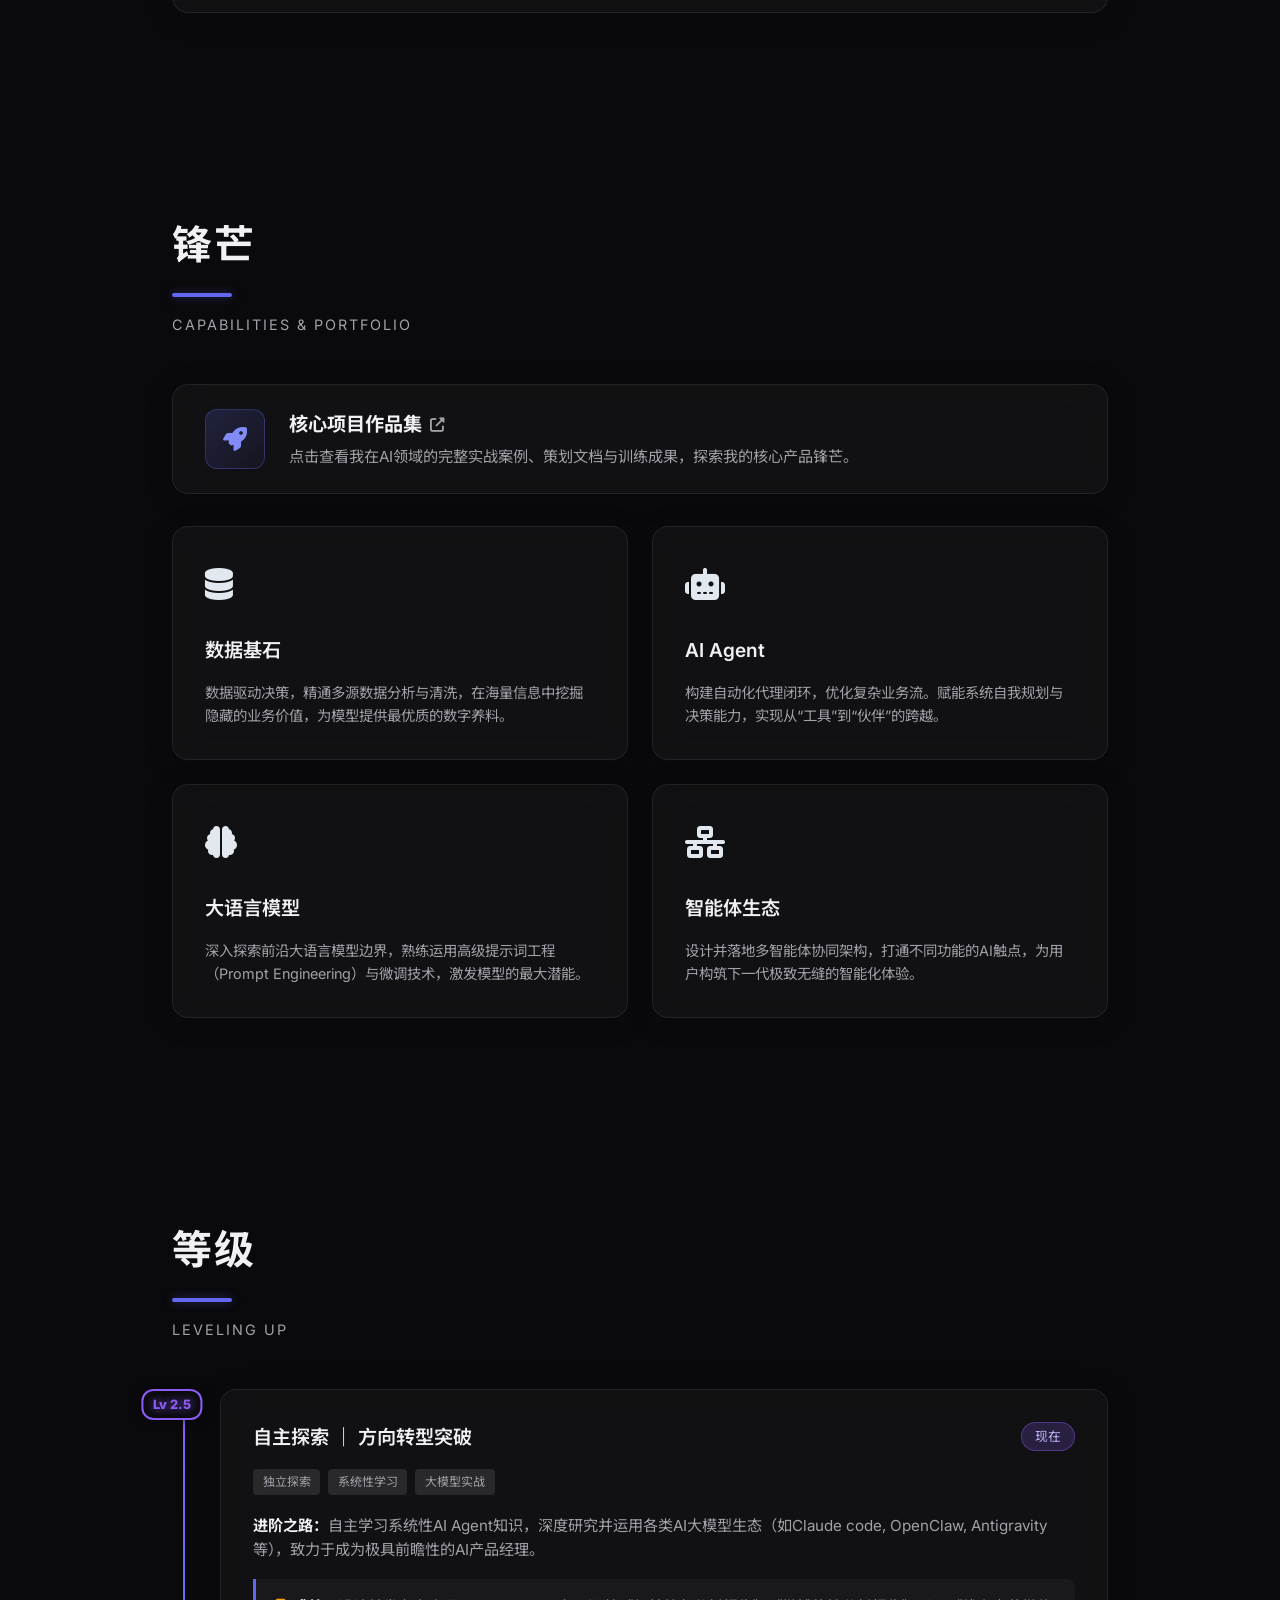
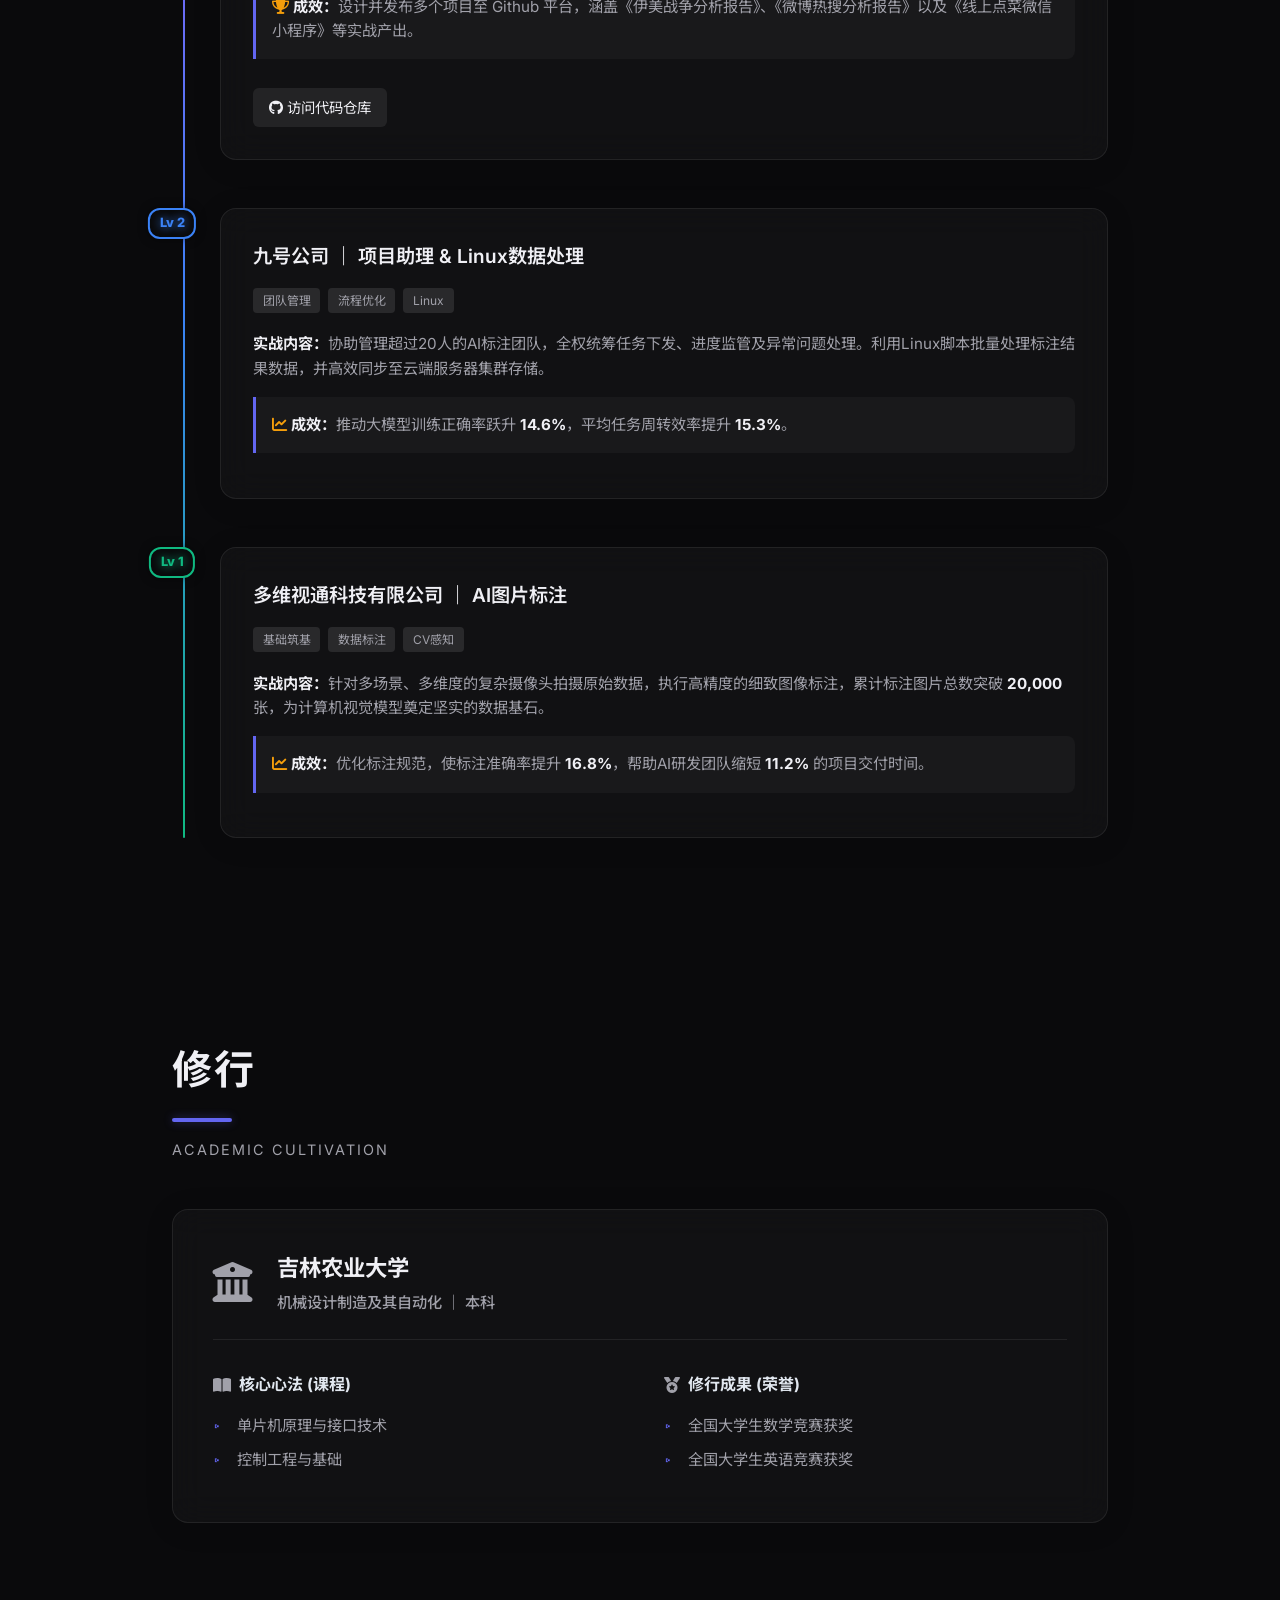
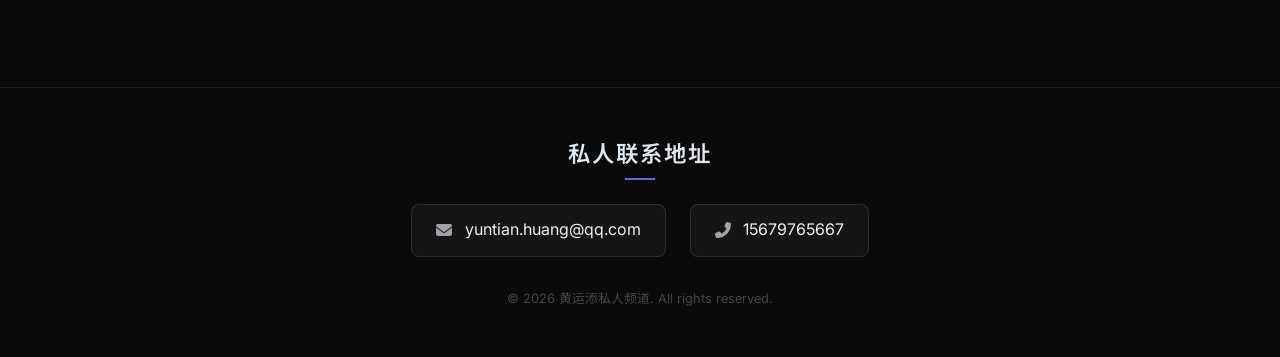
==== commit 68c42c25: "feat: Restructure landing hero to place AI agent inline" ====
--- a/index.html
+++ b/index.html
@@ -31,19 +31,27 @@
     <main>
         <!-- Hero Section -->
         <section id="hero" class="hero-section fade-in">
-            <div class="profile-container">
-                <div class="profile-glow"></div>
-                <!-- Local image copy -->
-                <img src="证件照.png" alt="Profile" class="profile-image">
-            </div>
-            
-            <h1 class="greeting">
-                <span id="typewriter">你好，这里是黄运添的私人频道</span><span class="cursor">|</span>
-            </h1>
-            
-            <div class="tags-container">
-                <span class="glass-pill tag-pm"><i class="fas fa-magic"></i> AI产品经理</span>
-                <span class="glass-pill tag-trainer"><i class="fas fa-bolt"></i> AI训练师</span>
+            <div class="hero-content-left">
+                <div class="profile-container">
+                    <div class="profile-glow"></div>
+                    <!-- Local image copy -->
+                    <img src="证件照.png" alt="Profile" class="profile-image">
+                </div>
+                
+                <h1 class="greeting">
+                    <span id="typewriter">你好，这里是黄运添的私人频道</span><span class="cursor">|</span>
+                </h1>
+                
+                <div class="tags-container">
+                    <span class="glass-pill tag-pm"><i class="fas fa-magic"></i> AI产品经理</span>
+                    <span class="glass-pill tag-trainer"><i class="fas fa-bolt"></i> AI训练师</span>
+                </div>
+            </div>
+
+            <div class="hero-content-right">
+                <div id="ai-chat-wrapper" class="glass-card">
+                    <iframe src="chat-embed.html" style="width:100%; height:100%; border:none; border-radius:16px;"></iframe>
+                </div>
             </div>
             
             <div class="scroll-indicator">
@@ -53,6 +61,8 @@
                 </div>
             </div>
         </section>
+
+        <!-- Prologue Section ... (unchanged) -->
 
         <!-- 序章 Prologue Section -->
         <section id="prologue" class="section fade-in">
--- a/style.css
+++ b/style.css
@@ -176,11 +176,56 @@
 .hero-section {
     height: 100vh;
     display: flex;
+    flex-direction: row;
+    justify-content: space-between;
+    align-items: center;
+    position: relative;
+    padding-top: 70px; /* Accounts for fixed nav */
+}
+
+.hero-content-left {
+    flex: 1.2;
+    display: flex;
     flex-direction: column;
+    align-items: center;
+    text-align: center;
+    padding-left: 2rem;
+}
+
+.hero-content-right {
+    flex: 0.8;
+    display: flex;
     justify-content: center;
     align-items: center;
-    text-align: center;
-    position: relative;
+    height: 80%;
+    max-height: 700px;
+    padding: 0 4rem 0 2rem;
+    z-index: 10;
+}
+
+#ai-chat-wrapper {
+    width: 100%;
+    max-width: 450px;
+    height: 100%;
+    padding: 0; /* No padding so chat fills it */
+    overflow: hidden;
+    position: relative;
+    display: flex;
+    justify-content: center;
+    align-items: center;
+}
+
+.chat-placeholder {
+    display: flex;
+    flex-direction: column;
+    align-items: center;
+    gap: 1rem;
+    color: var(--text-dim);
+}
+
+.chat-placeholder i {
+    font-size: 2rem;
+    color: var(--accent-color);
 }
 
 .profile-container {
@@ -257,11 +302,10 @@
 }
 
 .greeting {
-    font-size: 2.5rem;
+    font-size: 2.2rem;
     font-weight: 600;
-    margin-bottom: 1.5rem;
-    height: 3.5rem;
-    /* prevent layout shift */
+    margin-bottom: 2rem;
+    line-height: 1.4;
 }
 
 .cursor {
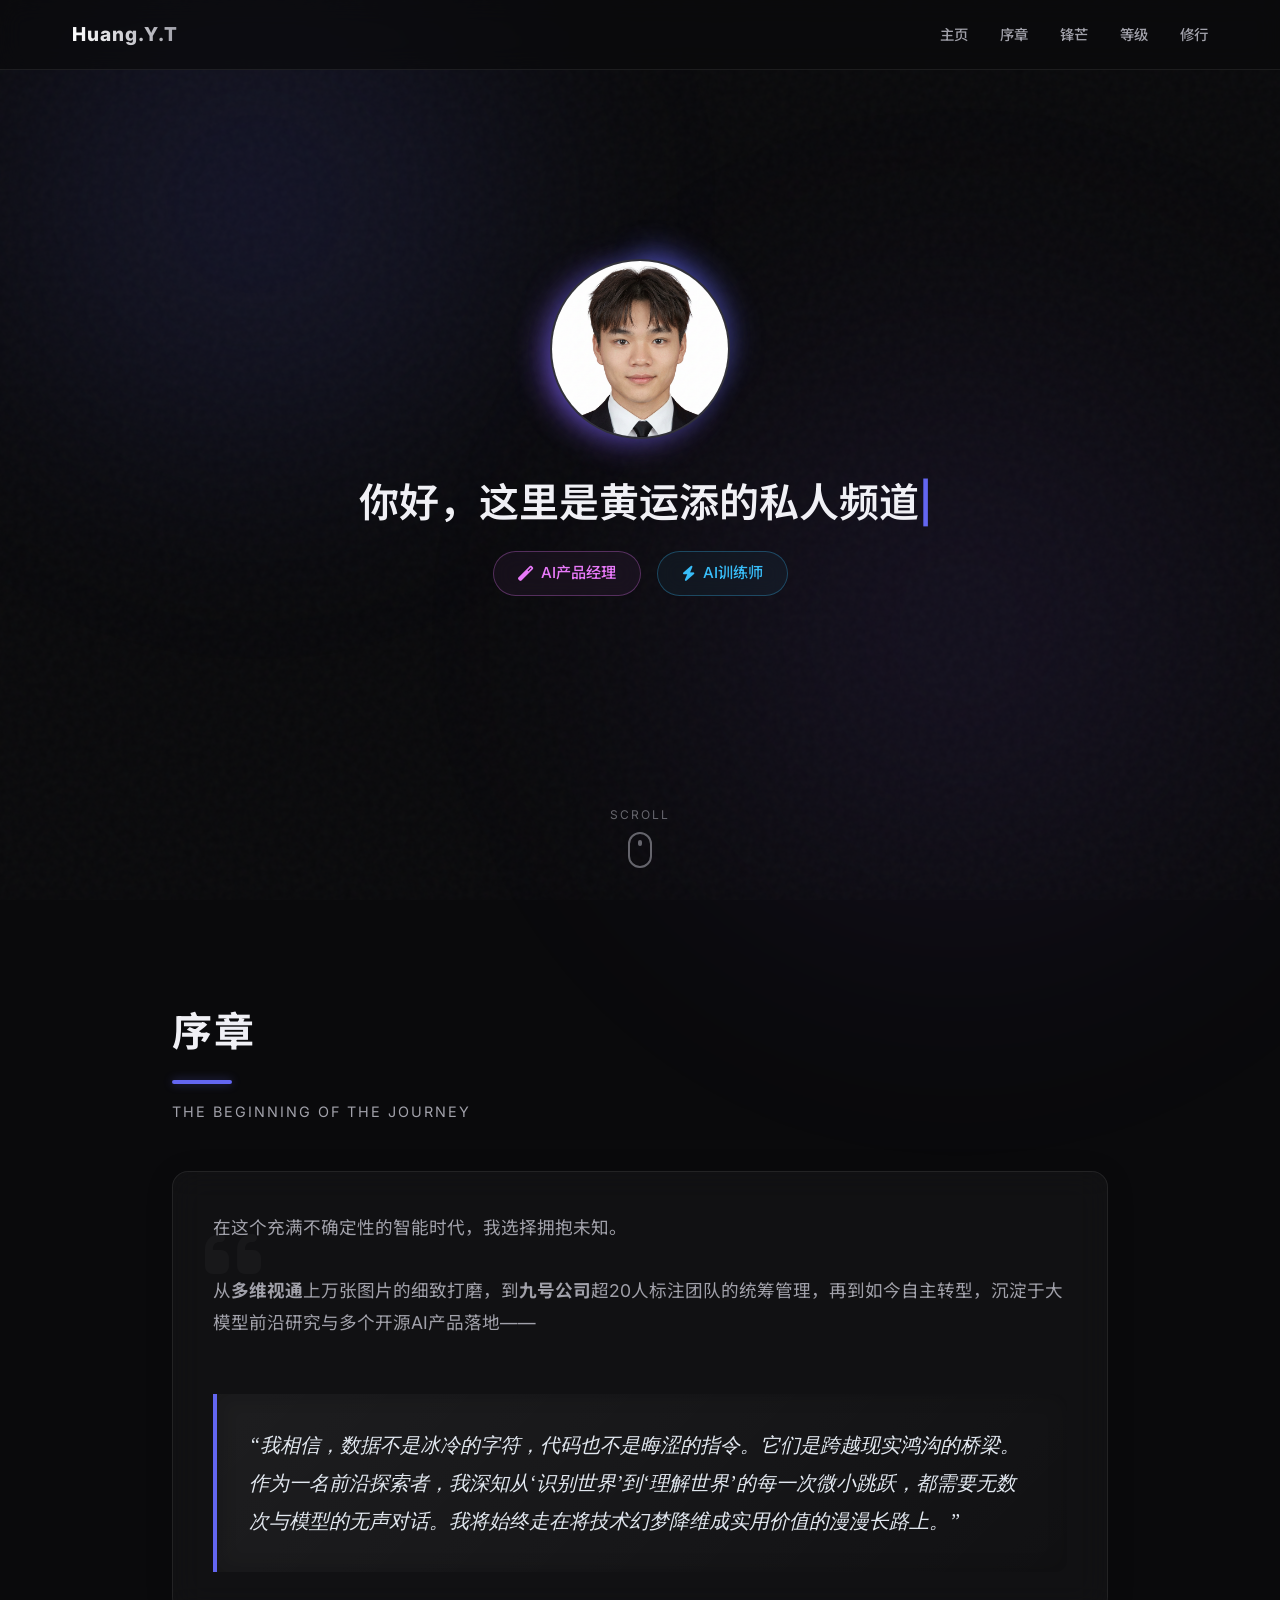
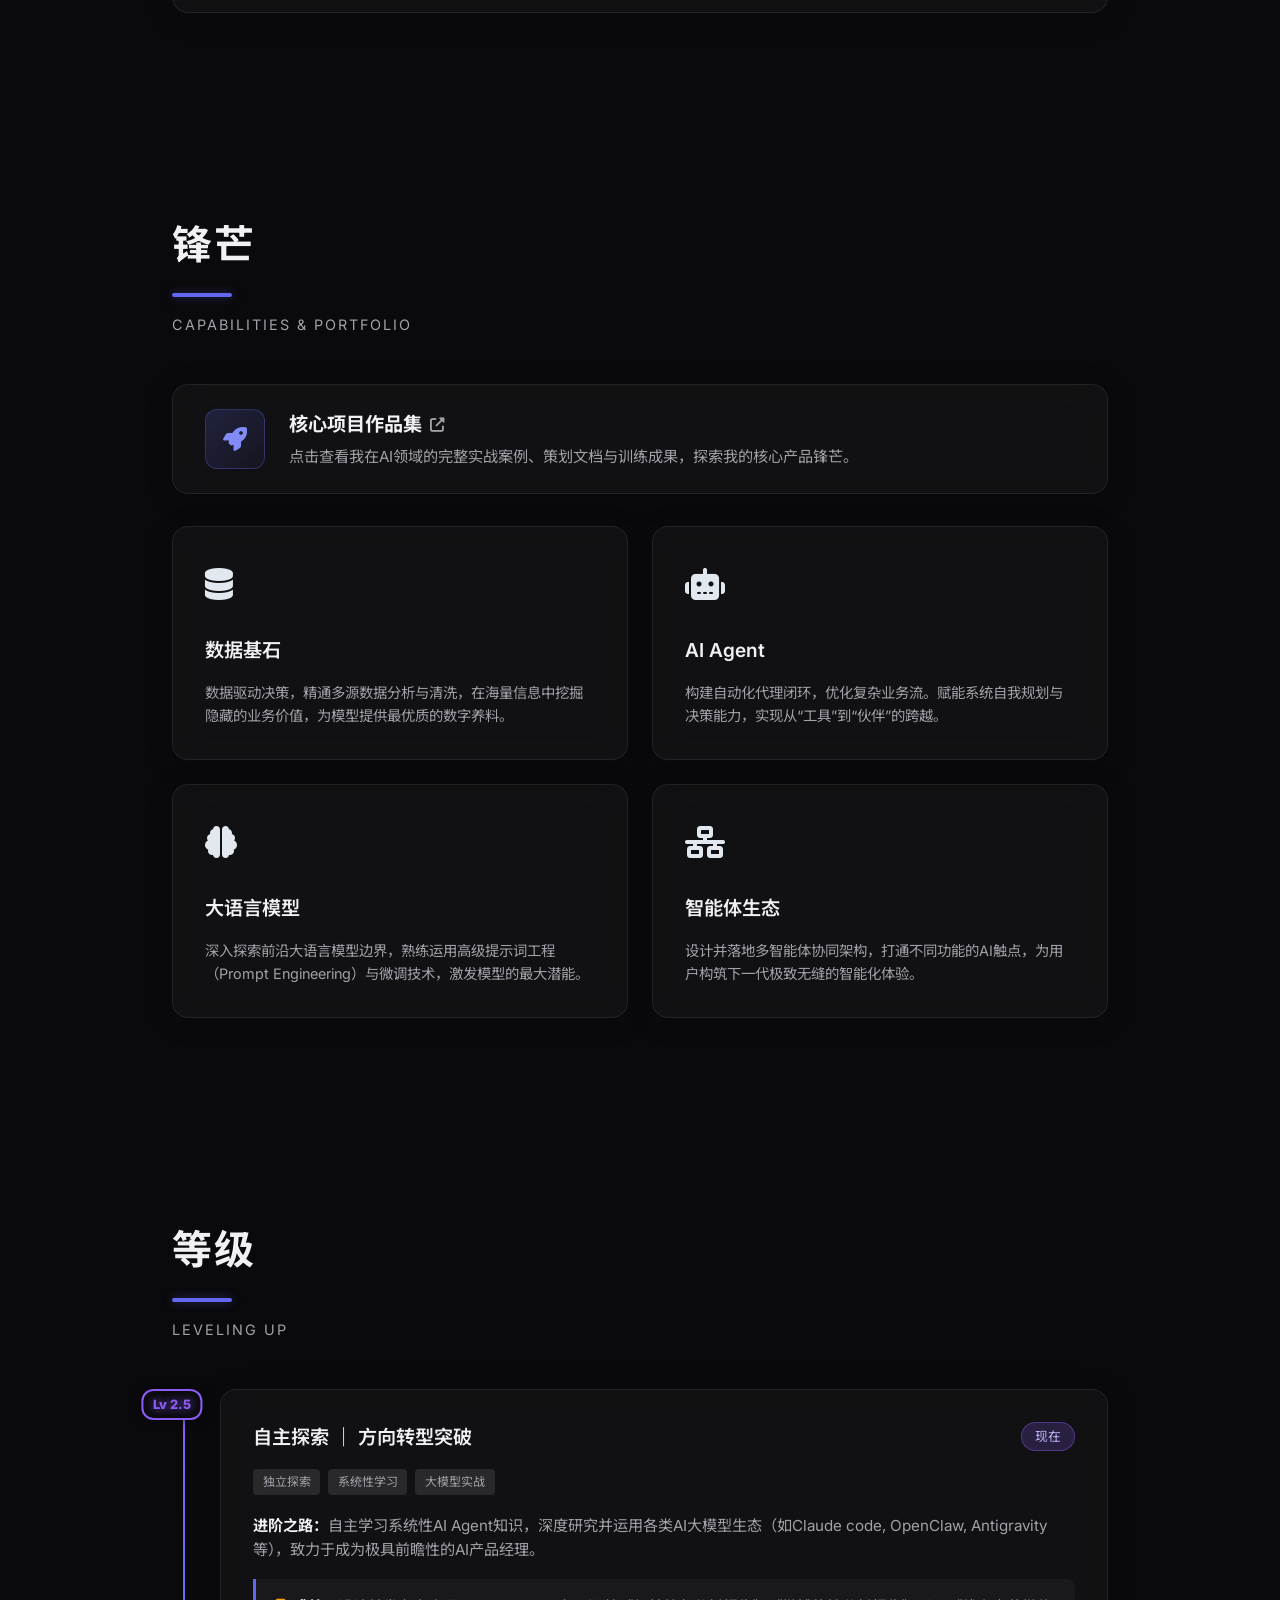
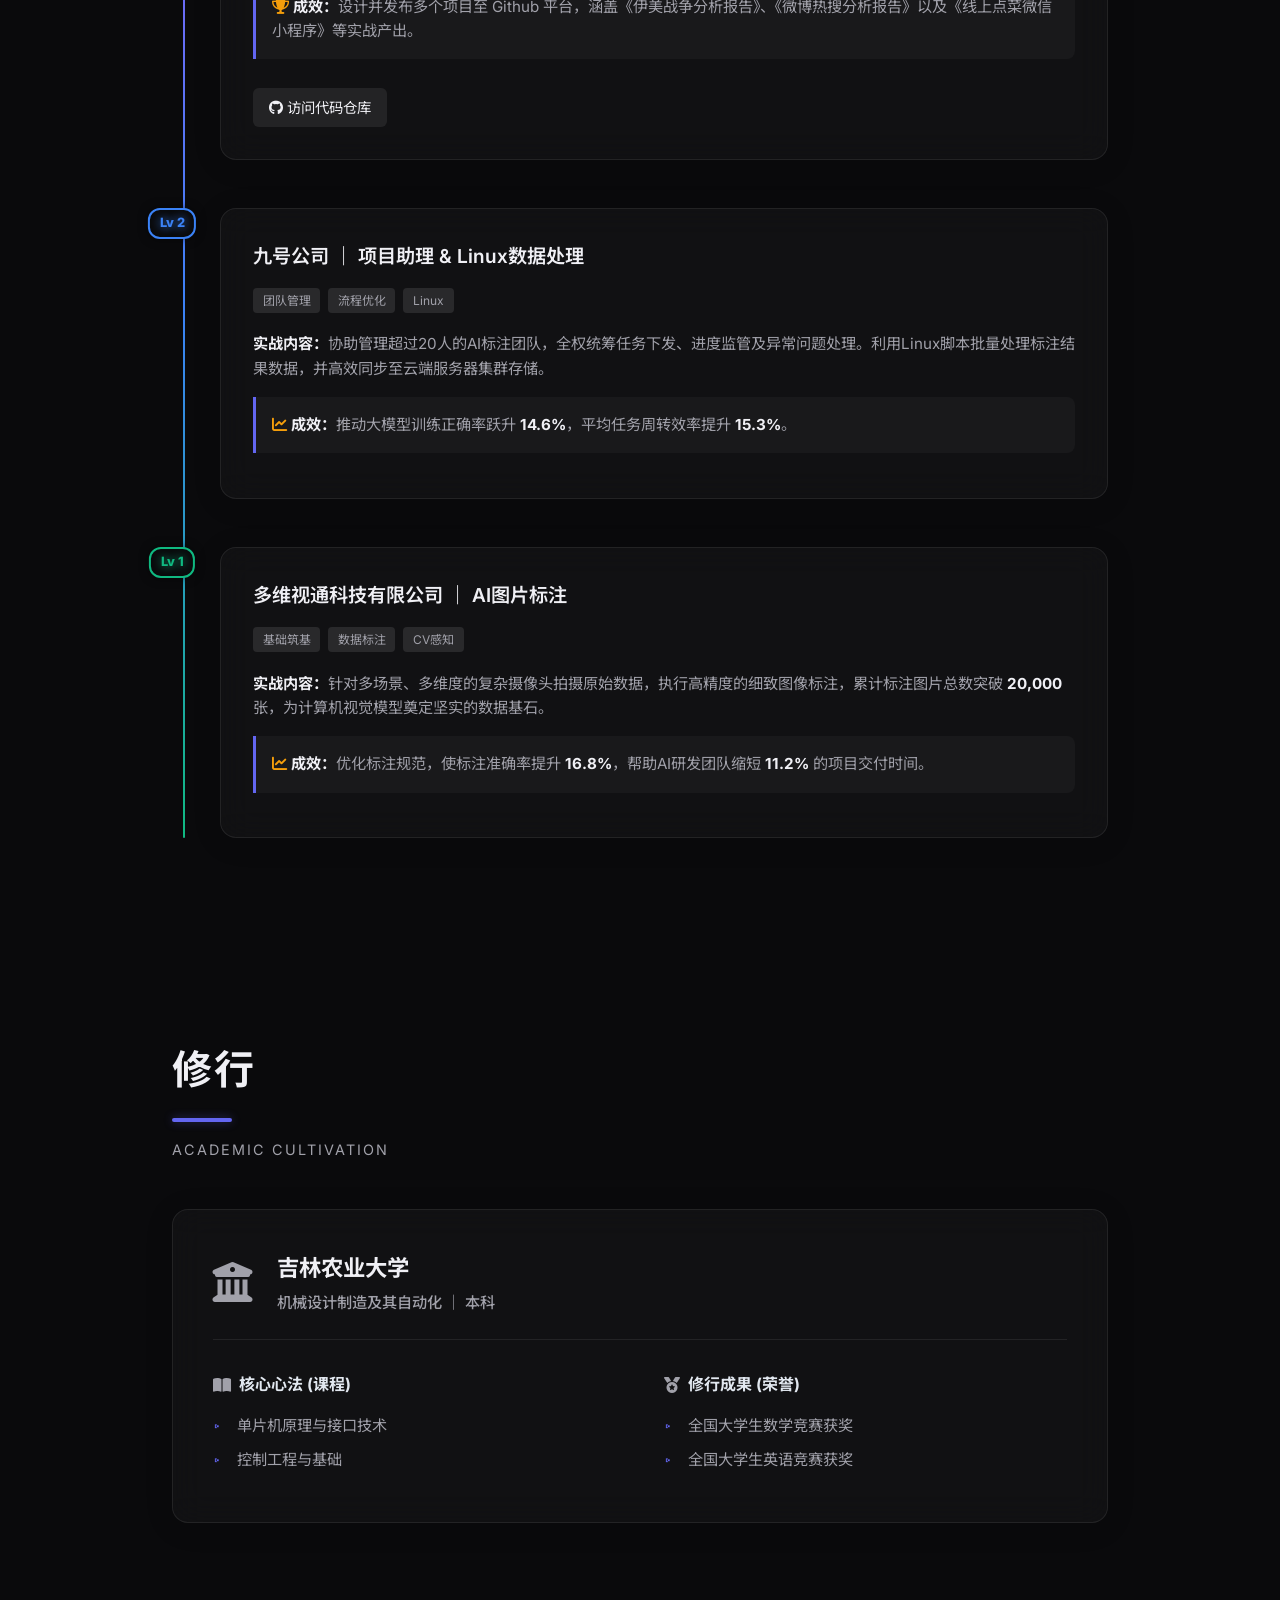
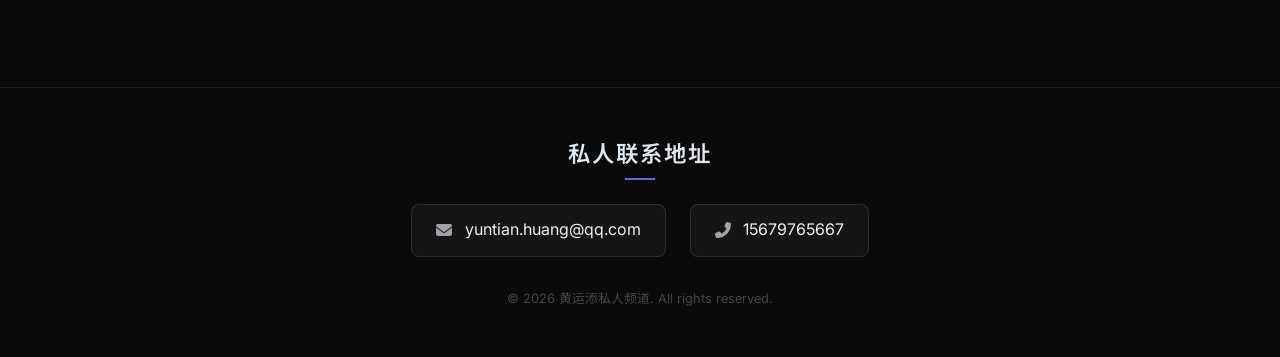
==== commit e3c1ea32: "refactor: Revert to default floating Coze Chat button" ====
--- a/index.html
+++ b/index.html
@@ -31,27 +31,19 @@
     <main>
         <!-- Hero Section -->
         <section id="hero" class="hero-section fade-in">
-            <div class="hero-content-left">
-                <div class="profile-container">
-                    <div class="profile-glow"></div>
-                    <!-- Local image copy -->
-                    <img src="证件照.png" alt="Profile" class="profile-image">
-                </div>
-                
-                <h1 class="greeting">
-                    <span id="typewriter">你好，这里是黄运添的私人频道</span><span class="cursor">|</span>
-                </h1>
-                
-                <div class="tags-container">
-                    <span class="glass-pill tag-pm"><i class="fas fa-magic"></i> AI产品经理</span>
-                    <span class="glass-pill tag-trainer"><i class="fas fa-bolt"></i> AI训练师</span>
-                </div>
-            </div>
-
-            <div class="hero-content-right">
-                <div id="ai-chat-wrapper" class="glass-card">
-                    <iframe src="chat-embed.html" style="width:100%; height:100%; border:none; border-radius:16px;"></iframe>
-                </div>
+            <div class="profile-container">
+                <div class="profile-glow"></div>
+                <!-- Local image copy -->
+                <img src="证件照.png" alt="Profile" class="profile-image">
+            </div>
+            
+            <h1 class="greeting">
+                <span id="typewriter">你好，这里是黄运添的私人频道</span><span class="cursor">|</span>
+            </h1>
+            
+            <div class="tags-container">
+                <span class="glass-pill tag-pm"><i class="fas fa-magic"></i> AI产品经理</span>
+                <span class="glass-pill tag-trainer"><i class="fas fa-bolt"></i> AI训练师</span>
             </div>
             
             <div class="scroll-indicator">
@@ -61,8 +53,6 @@
                 </div>
             </div>
         </section>
-
-        <!-- Prologue Section ... (unchanged) -->
 
         <!-- 序章 Prologue Section -->
         <section id="prologue" class="section fade-in">
@@ -252,5 +242,26 @@
     </footer>
 
     <script src="script.js"></script>
+
+    <!-- Coze Web SDK -->
+    <script src="https://lf-cdn.coze.cn/obj/unpkg/flow-platform/chat-app-sdk/1.2.0-beta.19/libs/cn/index.js"></script>
+    <script>
+        new CozeWebSDK.WebChatClient({
+          config: {
+            bot_id: '7621543304194244660',
+          },
+          componentProps: {
+            title: 'yuntian.huang的AI私人助理',
+          },
+          // 必须使用 token 认证。请在 Coze 个人设置中生成一个 Personal Access Token 并替换下方 pat_********
+          auth: {
+            type: 'token',
+            token: 'pat_MDmM6uEGmFUgVTYHwJ4Afhkon76aLAAb4AlamR0QzzrsGaXIX5Gw87wjBstaGWGG',
+            onRefreshToken: function () {
+              return 'pat_MDmM6uEGmFUgVTYHwJ4Afhkon76aLAAb4AlamR0QzzrsGaXIX5Gw87wjBstaGWGG';
+            }
+          }
+        });
+    </script>
 </body>
 </html>
--- a/style.css
+++ b/style.css
@@ -176,56 +176,11 @@
 .hero-section {
     height: 100vh;
     display: flex;
-    flex-direction: row;
-    justify-content: space-between;
-    align-items: center;
-    position: relative;
-    padding-top: 70px; /* Accounts for fixed nav */
-}
-
-.hero-content-left {
-    flex: 1.2;
-    display: flex;
     flex-direction: column;
+    justify-content: center;
     align-items: center;
     text-align: center;
-    padding-left: 2rem;
-}
-
-.hero-content-right {
-    flex: 0.8;
-    display: flex;
-    justify-content: center;
-    align-items: center;
-    height: 80%;
-    max-height: 700px;
-    padding: 0 4rem 0 2rem;
-    z-index: 10;
-}
-
-#ai-chat-wrapper {
-    width: 100%;
-    max-width: 450px;
-    height: 100%;
-    padding: 0; /* No padding so chat fills it */
-    overflow: hidden;
-    position: relative;
-    display: flex;
-    justify-content: center;
-    align-items: center;
-}
-
-.chat-placeholder {
-    display: flex;
-    flex-direction: column;
-    align-items: center;
-    gap: 1rem;
-    color: var(--text-dim);
-}
-
-.chat-placeholder i {
-    font-size: 2rem;
-    color: var(--accent-color);
+    position: relative;
 }
 
 .profile-container {
@@ -302,10 +257,11 @@
 }
 
 .greeting {
-    font-size: 2.2rem;
+    font-size: 2.5rem;
     font-weight: 600;
-    margin-bottom: 2rem;
-    line-height: 1.4;
+    margin-bottom: 1.5rem;
+    height: 3.5rem;
+    /* prevent layout shift */
 }
 
 .cursor {
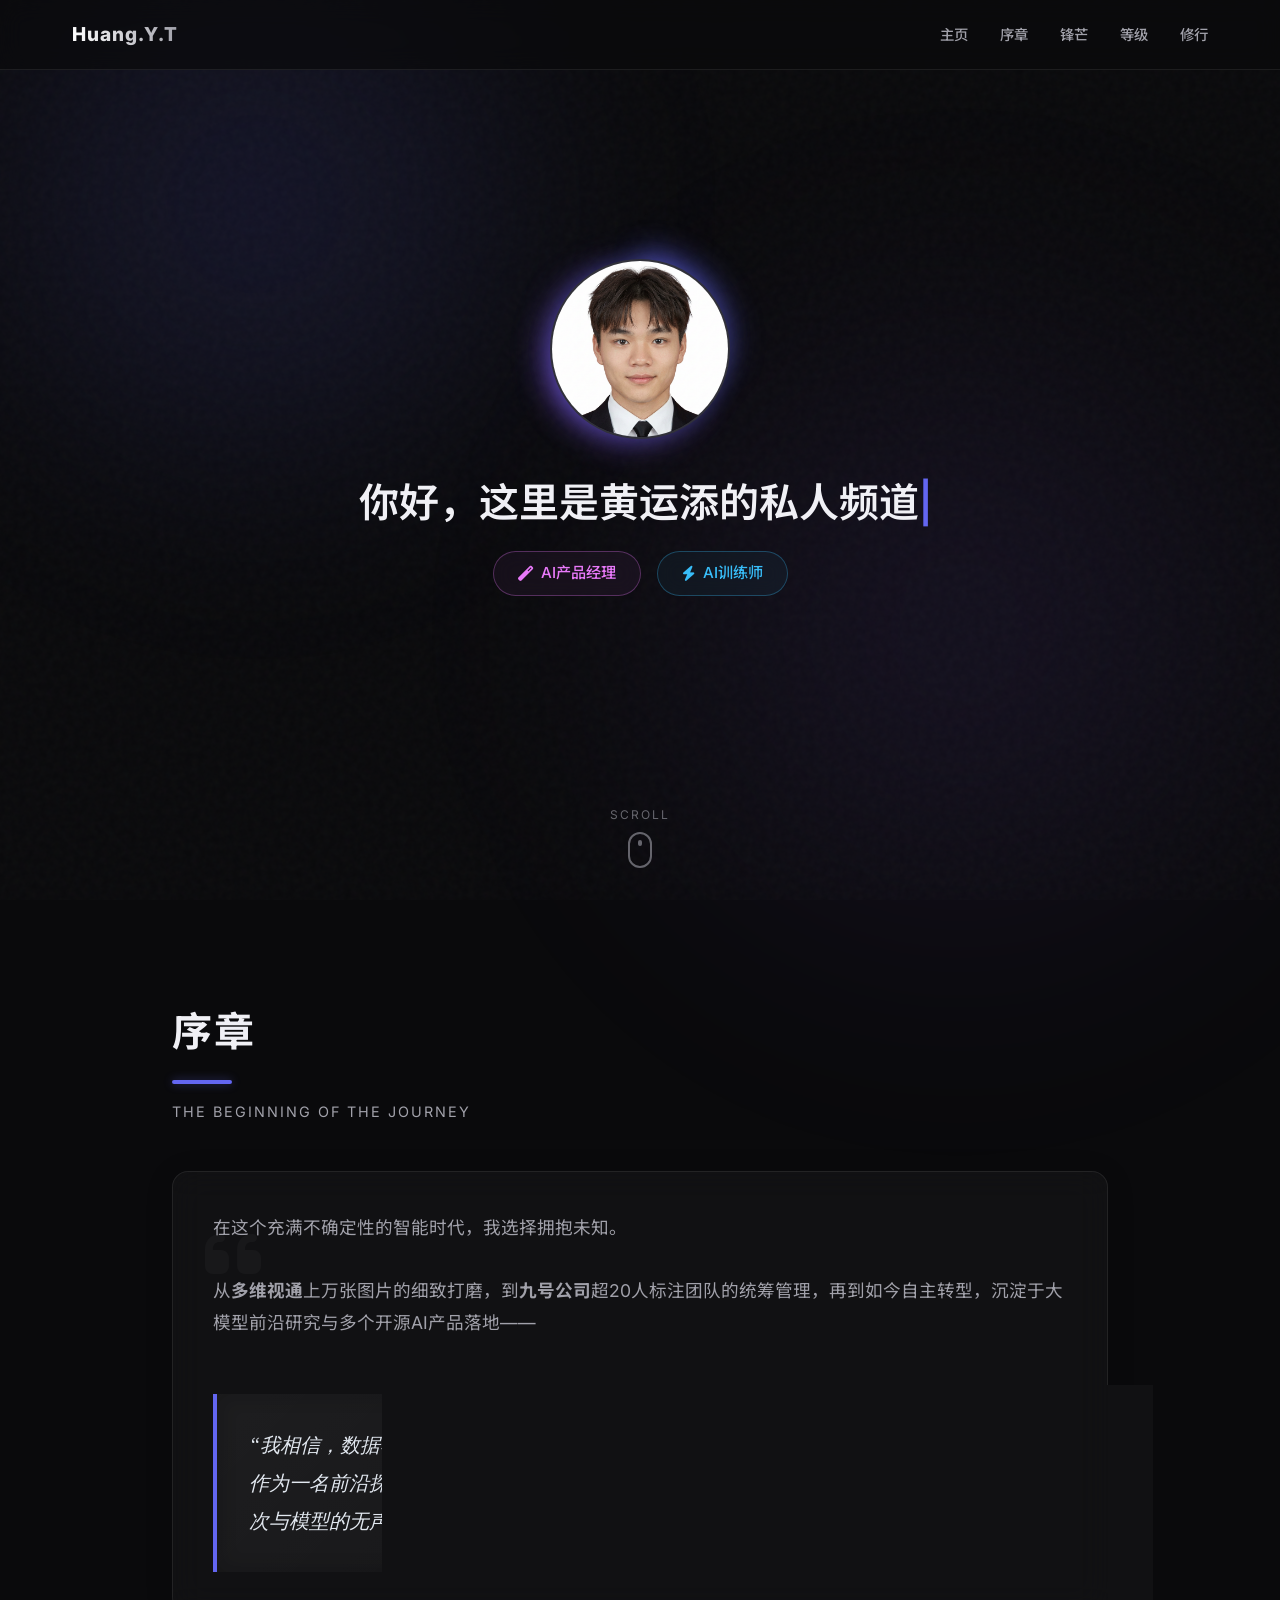
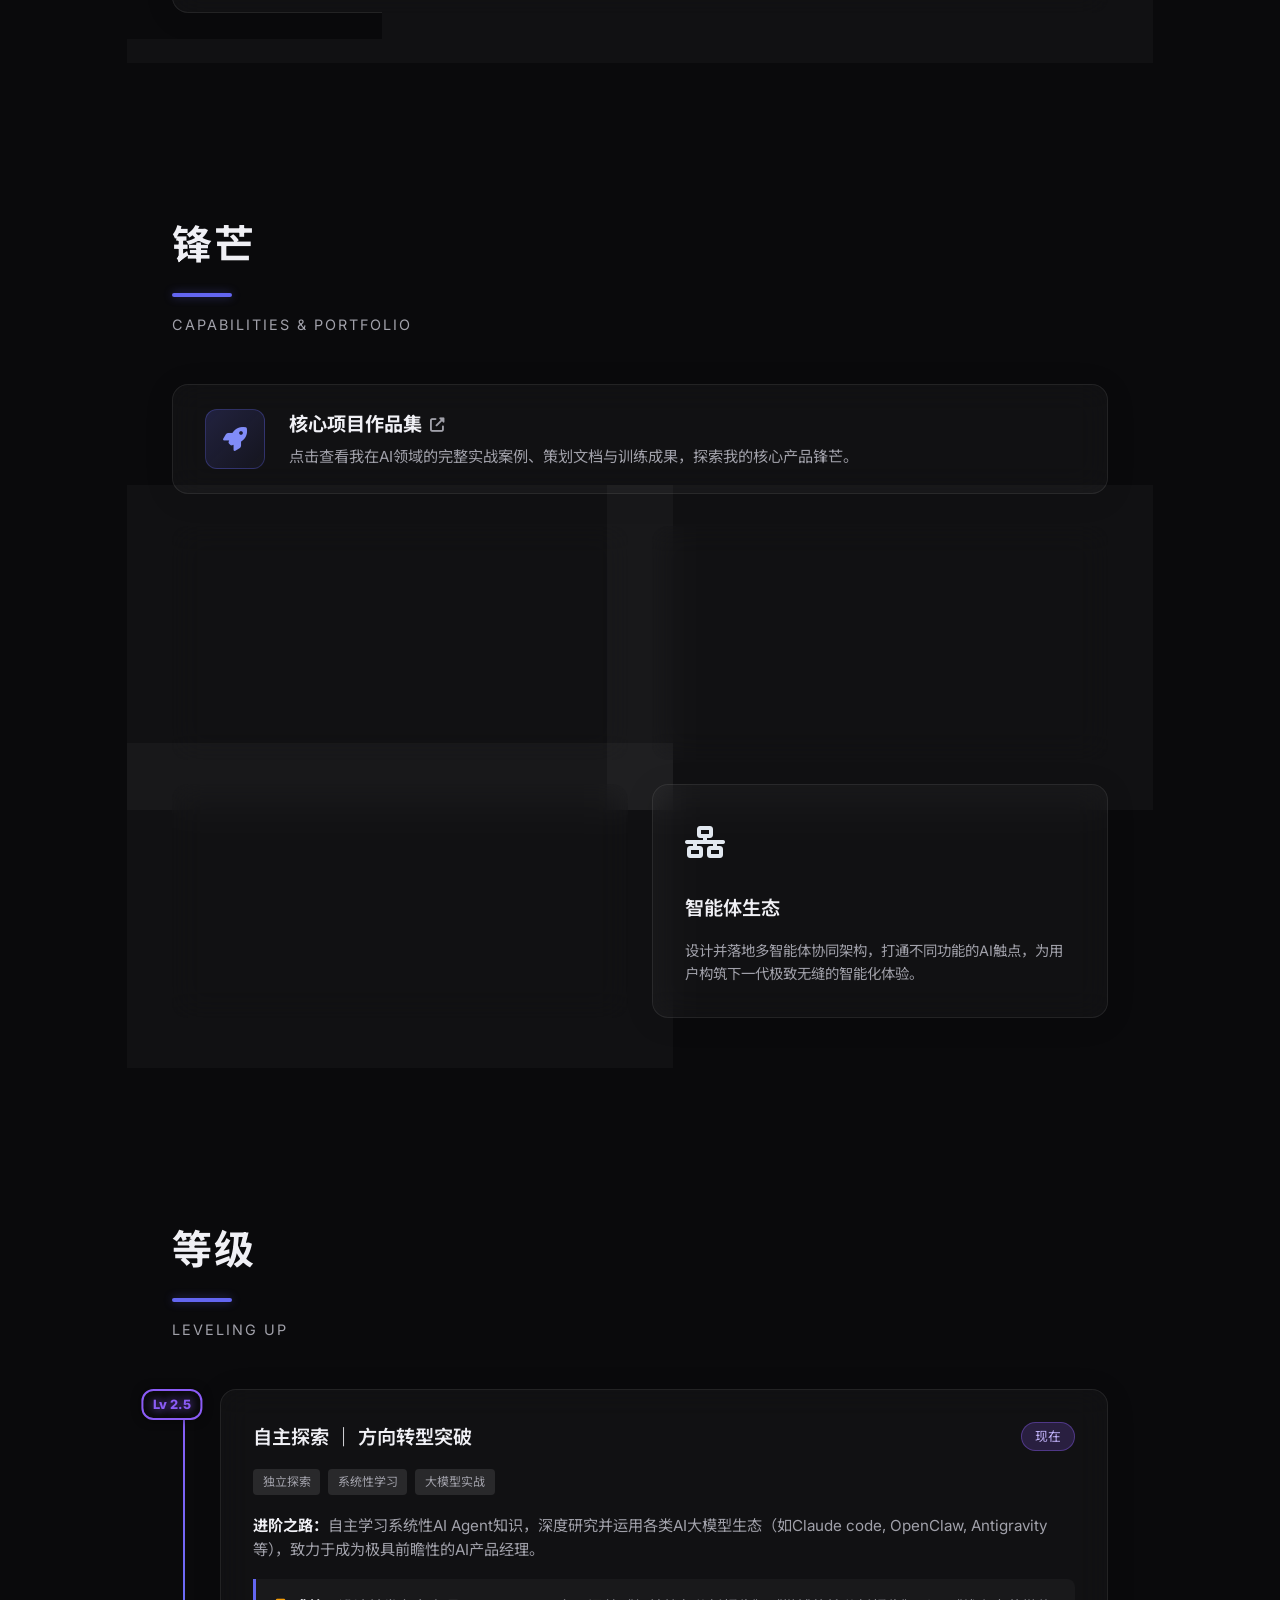
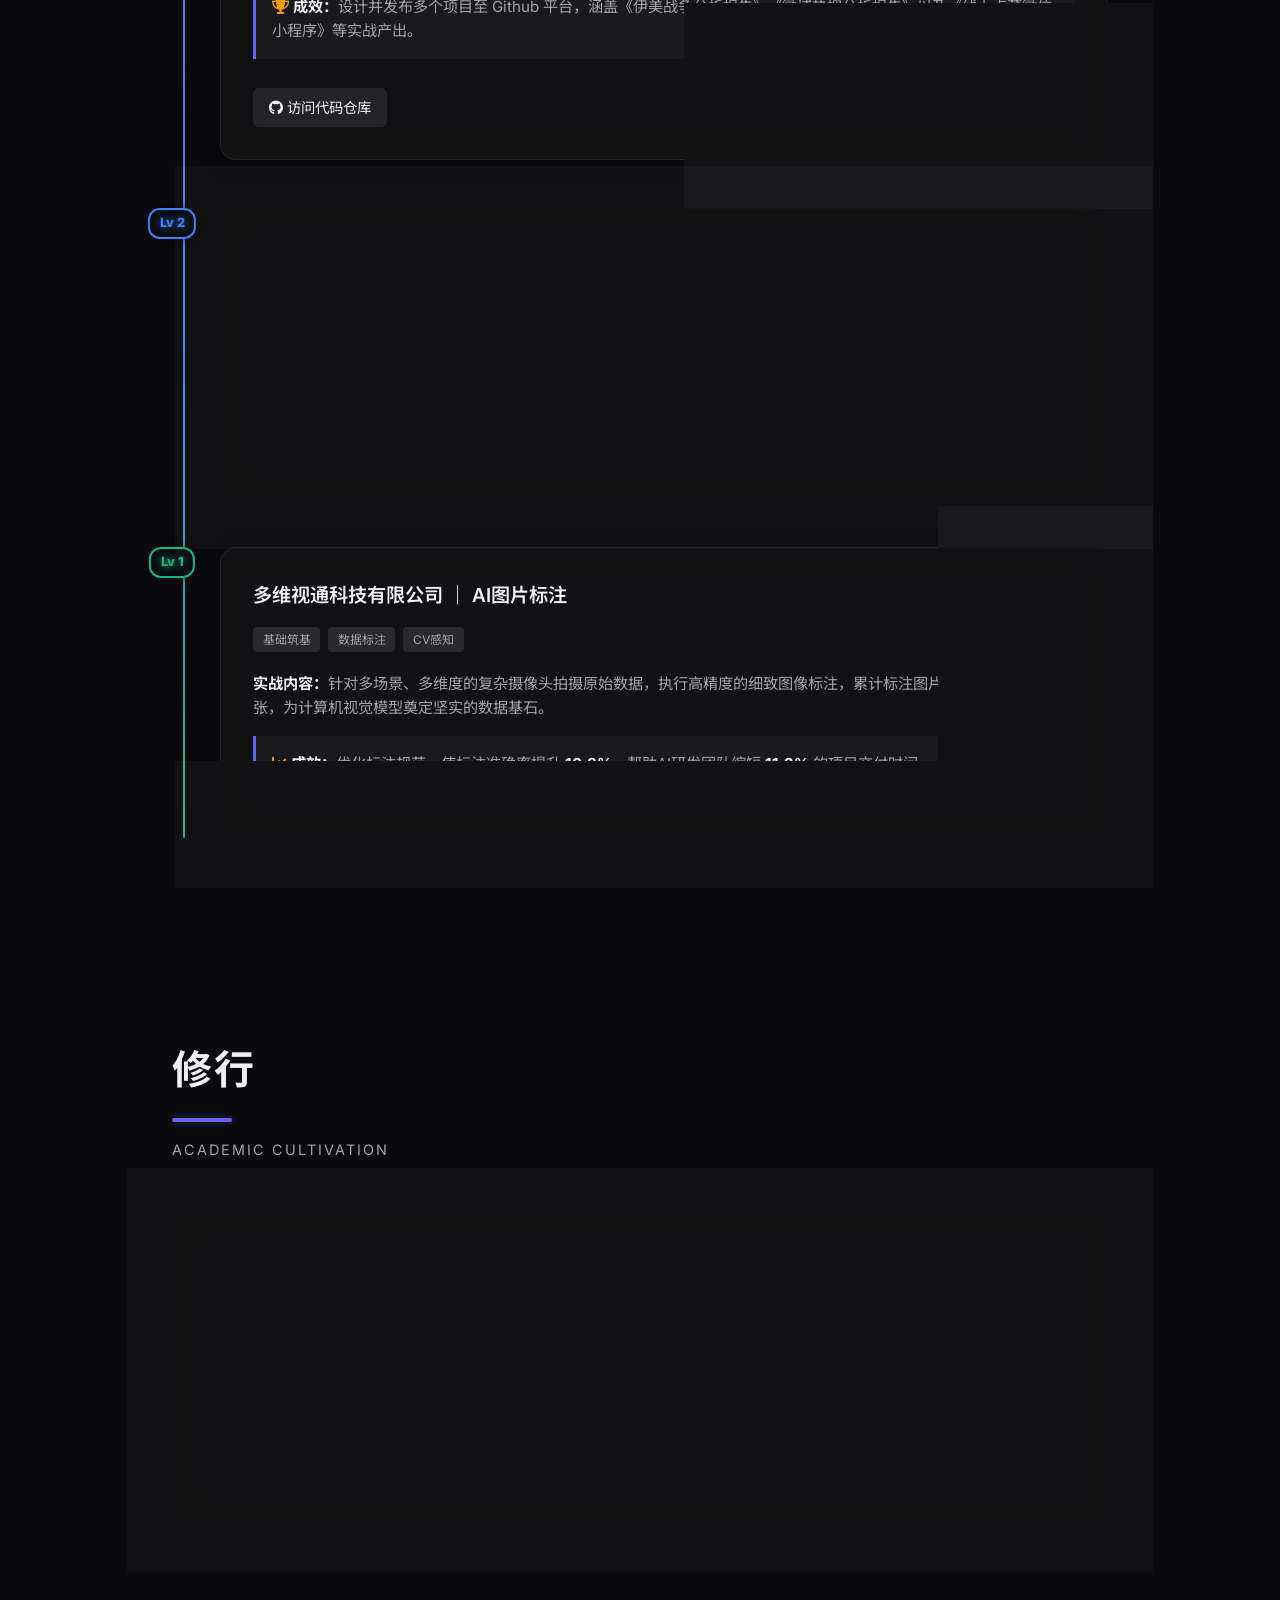
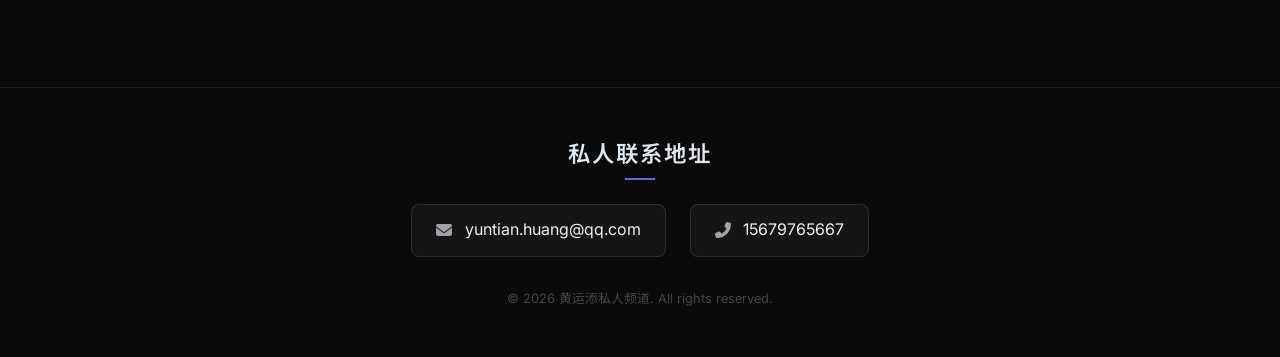
==== commit 67f41161: "fix: Implement dynamic MutationObserver to force chat window offset below nav" ====
--- a/index.html
+++ b/index.html
@@ -253,6 +253,15 @@
           componentProps: {
             title: 'yuntian.huang的AI私人助理',
           },
+          ui: {
+            asstBtn: {
+              isNeed: true, // 确保右下角悬浮球存在
+            },
+            header: {
+              isShow: true,
+              isNeedClose: true, // 确保右上角有关闭/收起按钮
+            },
+          },
           // 必须使用 token 认证。请在 Coze 个人设置中生成一个 Personal Access Token 并替换下方 pat_********
           auth: {
             type: 'token',
@@ -262,6 +271,33 @@
             }
           }
         });
+
+        // 强行平移智能体窗口的脚本
+        (function() {
+            const OFFSET = 80; // 避开 70px 的导航栏，多留 10px 间距
+            
+            function forceStyle() {
+                const container = document.querySelector('.coze-chat-widget-container');
+                if (container) {
+                    // 如果已经设置了正确的 top，就跳过，避免死循环
+                    if (container.style.top === OFFSET + 'px') return;
+                    
+                    container.style.setProperty('top', OFFSET + 'px', 'important');
+                    container.style.setProperty('height', `calc(100% - ${OFFSET}px)`, 'important');
+                    container.style.setProperty('z-index', '9999', 'important');
+                }
+            }
+
+            // 1. 初始尝试
+            setInterval(forceStyle, 500);
+
+            // 2. 监听 DOM 变化，防止 SDK 在打开/关闭动画时重置样式
+            const observer = new MutationObserver((mutations) => {
+                forceStyle();
+            });
+
+            observer.observe(document.body, { childList: true, subtree: true });
+        })();
     </script>
 </body>
 </html>
--- a/style.css
+++ b/style.css
@@ -1,854 +1,855 @@
-:root {
-    --bg-dark: #0a0a0c;
-    --text-main: #f0f0f5;
-    --text-dim: #a1a1aa;
-    --accent-color: #6366f1;
-    /* Indigo */
-    --accent-glow: rgba(99, 102, 241, 0.4);
-    --glass-bg: rgba(255, 255, 255, 0.03);
-    --glass-border: rgba(255, 255, 255, 0.08);
-    --level-1: #10b981;
-    /* Emerald */
-    --level-2: #3b82f6;
-    /* Blue */
-    --level-master: #8b5cf6;
-    /* Violet */
-}
-
-* {
-    margin: 0;
-    padding: 0;
-    box-sizing: border-box;
-}
-
-html {
-    scroll-behavior: smooth;
-}
-
-body {
-    background-color: var(--bg-dark);
-    color: var(--text-main);
-    font-family: 'Inter', 'Noto Sans SC', sans-serif;
-    line-height: 1.6;
-    overflow-x: hidden;
-    position: relative;
-}
-
-/* Background Effects */
-.bg-grad-1 {
-    position: fixed;
-    top: -20vh;
-    left: -10vw;
-    width: 60vw;
-    height: 60vw;
-    background: radial-gradient(circle, rgba(99, 102, 241, 0.15) 0%, rgba(10, 10, 12, 0) 70%);
-    z-index: -2;
-    filter: blur(80px);
-}
-
-.bg-grad-2 {
-    position: fixed;
-    bottom: -20vh;
-    right: -10vw;
-    width: 70vw;
-    height: 70vw;
-    background: radial-gradient(circle, rgba(139, 92, 246, 0.1) 0%, rgba(10, 10, 12, 0) 70%);
-    z-index: -2;
-    filter: blur(100px);
-}
-
-.noise-overlay {
-    position: fixed;
-    top: 0;
-    left: 0;
-    right: 0;
-    bottom: 0;
-    background: url('data:image/svg+xml;utf8,%3Csvg viewBox="0 0 200 200" xmlns="http://www.w3.org/2000/svg"%3E%3Cfilter id="noiseFilter"%3E%3CfeTurbulence type="fractalNoise" baseFrequency="0.65" numOctaves="3" stitchTiles="stitch"/%3E%3C/filter%3E%3Crect width="100%25" height="100%25" filter="url(%23noiseFilter)"/%3E%3C/svg%3E');
-    opacity: 0.03;
-    z-index: -1;
-    pointer-events: none;
-}
-
-/* Navigation */
-.glass-nav {
-    position: fixed;
-    top: 0;
-    left: 0;
-    right: 0;
-    height: 70px;
-    background: rgba(10, 10, 12, 0.7);
-    backdrop-filter: blur(12px);
-    -webkit-backdrop-filter: blur(12px);
-    border-bottom: 1px solid var(--glass-border);
-    z-index: 1000;
-    transition: all 0.3s ease;
-}
-
-.nav-content {
-    max-width: 1200px;
-    margin: 0 auto;
-    padding: 0 2rem;
-    height: 100%;
-    display: flex;
-    justify-content: space-between;
-    align-items: center;
-}
-
-.logo {
-    font-weight: 800;
-    font-size: 1.2rem;
-    letter-spacing: 1px;
-    background: linear-gradient(90deg, #fff, #a1a1aa);
-    -webkit-background-clip: text;
-    -webkit-text-fill-color: transparent;
-}
-
-.nav-links {
-    list-style: none;
-    display: flex;
-    gap: 2rem;
-}
-
-.nav-links a {
-    color: var(--text-dim);
-    text-decoration: none;
-    font-size: 0.9rem;
-    font-weight: 500;
-    transition: color 0.3s ease;
-}
-
-.nav-links a:hover {
-    color: var(--text-main);
-}
-
-/* General Layout */
-main {
-    max-width: 1000px;
-    margin: 0 auto;
-    padding: 0 2rem;
-}
-
-.section {
-    padding: 100px 0;
-    min-height: auto;
-}
-
-/* Typography elements */
-.section-header {
-    margin-bottom: 3rem;
-}
-
-.section-header h2 {
-    font-size: 2.5rem;
-    font-weight: 700;
-    letter-spacing: 2px;
-}
-
-.heading-line {
-    width: 60px;
-    height: 4px;
-    background: var(--accent-color);
-    margin: 1rem 0;
-    border-radius: 2px;
-    box-shadow: 0 0 10px var(--accent-glow);
-}
-
-.subtitle {
-    color: var(--text-dim);
-    font-size: 0.9rem;
-    text-transform: uppercase;
-    letter-spacing: 2px;
-}
-
-/* Glass Card Component */
-.glass-card {
-    background: var(--glass-bg);
-    border: 1px solid var(--glass-border);
-    border-radius: 16px;
-    padding: 2.5rem;
-    backdrop-filter: blur(16px);
-    -webkit-backdrop-filter: blur(16px);
-    box-shadow: 0 4px 30px rgba(0, 0, 0, 0.1);
-    transition: transform 0.3s ease, border-color 0.3s ease;
-}
-
-/* Hero Section */
-.hero-section {
-    height: 100vh;
-    display: flex;
-    flex-direction: column;
-    justify-content: center;
-    align-items: center;
-    text-align: center;
-    position: relative;
-}
-
-.profile-container {
-    position: relative;
-    width: 180px;
-    height: 180px;
-    margin-bottom: 2rem;
-    border-radius: 50%;
-    margin-top: -5vh;
-    animation: floatingProfile 4s ease-in-out infinite;
-}
-
-@keyframes floatingProfile {
-    0% {
-        transform: translateY(0);
-    }
-
-    50% {
-        transform: translateY(-10px);
-    }
-
-    100% {
-        transform: translateY(0);
-    }
-}
-
-.profile-glow {
-    position: absolute;
-    top: -5%;
-    left: -5%;
-    right: -5%;
-    bottom: -5%;
-    border-radius: 50%;
-    background: conic-gradient(from 0deg, var(--accent-color), transparent, var(--level-master), transparent);
-    animation: rotate 8s linear infinite;
-    filter: blur(15px);
-    opacity: 0.6;
-    z-index: 1;
-}
-
-@keyframes rotate {
-    100% {
-        transform: rotate(360deg);
-    }
-}
-
-.profile-image {
-    width: 100%;
-    height: 100%;
-    object-fit: cover;
-    border-radius: 50%;
-    position: relative;
-    z-index: 2;
-    border: 2px solid rgba(255, 255, 255, 0.1);
-    box-shadow: inset 0 0 20px rgba(0, 0, 0, 0.5), 0 0 20px rgba(99, 102, 241, 0.4);
-    background-color: #1a1a24;
-    transition: transform 0.4s cubic-bezier(0.175, 0.885, 0.32, 1.275), box-shadow 0.4s ease;
-    animation: breathingGlow 4s ease-in-out infinite alternate;
-}
-
-@keyframes breathingGlow {
-    0% {
-        box-shadow: inset 0 0 20px rgba(0, 0, 0, 0.5), 0 0 15px rgba(99, 102, 241, 0.3);
-    }
-
-    100% {
-        box-shadow: inset 0 0 20px rgba(0, 0, 0, 0.5), 0 0 35px rgba(139, 92, 246, 0.6);
-    }
-}
-
-.profile-container:hover .profile-image {
-    transform: scale(1.05);
-    animation-play-state: paused;
-}
-
-.greeting {
-    font-size: 2.5rem;
-    font-weight: 600;
-    margin-bottom: 1.5rem;
-    height: 3.5rem;
-    /* prevent layout shift */
-}
-
-.cursor {
-    display: inline-block;
-    width: 3px;
-    animation: blink 1s infinite;
-    color: var(--accent-color);
-}
-
-@keyframes blink {
-
-    0%,
-    100% {
-        opacity: 1;
-    }
-
-    50% {
-        opacity: 0;
-    }
-}
-
-.tags-container {
-    display: flex;
-    gap: 1rem;
-    justify-content: center;
-}
-
-.glass-pill {
-    padding: 0.6rem 1.5rem;
-    border-radius: 30px;
-    background: rgba(255, 255, 255, 0.05);
-    border: 1px solid rgba(255, 255, 255, 0.1);
-    backdrop-filter: blur(10px);
-    font-size: 0.95rem;
-    font-weight: 500;
-    color: var(--text-main);
-    transition: all 0.3s ease;
-    cursor: default;
-    display: inline-flex;
-    align-items: center;
-    gap: 0.5rem;
-}
-
-.tag-pm {
-    color: #e879f9;
-    /* Fuchsia */
-    border-color: rgba(232, 121, 249, 0.3);
-    background: rgba(232, 121, 249, 0.05);
-}
-
-.tag-pm:hover {
-    box-shadow: 0 0 15px rgba(232, 121, 249, 0.2);
-    border-color: rgba(232, 121, 249, 0.5);
-    transform: translateY(-2px);
-}
-
-.tag-trainer {
-    color: #38bdf8;
-    /* Sky Blue */
-    border-color: rgba(56, 189, 248, 0.3);
-    background: rgba(56, 189, 248, 0.05);
-}
-
-.tag-trainer:hover {
-    box-shadow: 0 0 15px rgba(56, 189, 248, 0.2);
-    border-color: rgba(56, 189, 248, 0.5);
-    transform: translateY(-2px);
-}
-
-.scroll-indicator {
-    position: absolute;
-    bottom: 2rem;
-    display: flex;
-    flex-direction: column;
-    align-items: center;
-    gap: 0.5rem;
-    color: var(--text-dim);
-    font-size: 0.75rem;
-    letter-spacing: 2px;
-    opacity: 0.6;
-}
-
-.mouse {
-    width: 24px;
-    height: 36px;
-    border: 2px solid var(--text-dim);
-    border-radius: 12px;
-    position: relative;
-    display: flex;
-    justify-content: center;
-}
-
-.wheel {
-    width: 4px;
-    height: 6px;
-    background: var(--text-dim);
-    border-radius: 2px;
-    margin-top: 6px;
-    animation: scroll 1.5s infinite;
-}
-
-@keyframes scroll {
-    0% {
-        transform: translateY(0);
-        opacity: 1;
-    }
-
-    100% {
-        transform: translateY(12px);
-        opacity: 0;
-    }
-}
-
-/* Prologue */
-.prologue-card {
-    position: relative;
-    overflow: hidden;
-}
-
-.quote-icon {
-    position: absolute;
-    top: 2rem;
-    left: 2rem;
-    font-size: 4rem;
-    color: rgba(255, 255, 255, 0.03);
-    z-index: 0;
-}
-
-.prologue-text {
-    position: relative;
-    z-index: 1;
-    font-size: 1.1rem;
-    line-height: 1.8;
-    color: var(--text-dim);
-}
-
-.personal-quote {
-    margin-top: 1.5rem;
-    padding: 2rem;
-    font-family: 'Georgia', serif;
-    /* Or any custom elegant serif/cursive */
-    font-size: 1.25rem;
-    line-height: 1.9;
-    color: #e2e8f0;
-    font-style: italic;
-    background: linear-gradient(135deg, rgba(255, 255, 255, 0.05), transparent);
-    border-left: 4px solid var(--accent-color);
-    border-radius: 0 12px 12px 0;
-    box-shadow: inset 0 0 20px rgba(0, 0, 0, 0.2);
-}
-
-.placeholder-text {
-    font-style: italic;
-    color: rgba(161, 161, 170, 0.5);
-}
-
-/* Showcase */
-.portfolio-highlight {
-    margin-bottom: 2rem;
-}
-
-.flex-card {
-    display: flex;
-    align-items: center;
-    gap: 1.5rem;
-    text-decoration: none;
-    color: var(--text-main);
-    padding: 1.5rem 2rem;
-}
-
-.interactable:hover {
-    transform: translateY(-5px);
-    border-color: rgba(99, 102, 241, 0.5);
-    box-shadow: 0 10px 40px rgba(99, 102, 241, 0.15);
-    background: rgba(255, 255, 255, 0.05);
-}
-
-.flex-card .icon-box {
-    width: 60px;
-    height: 60px;
-    border-radius: 12px;
-    background: linear-gradient(135deg, rgba(99, 102, 241, 0.2), rgba(99, 102, 241, 0.05));
-    border: 1px solid rgba(99, 102, 241, 0.3);
-    display: flex;
-    justify-content: center;
-    align-items: center;
-    font-size: 1.5rem;
-    color: #818cf8;
-}
-
-.flex-card h3 {
-    font-size: 1.2rem;
-    margin-bottom: 0.3rem;
-    display: flex;
-    align-items: center;
-    gap: 0.5rem;
-}
-
-.flex-card h3 i {
-    font-size: 0.9rem;
-    color: var(--text-dim);
-}
-
-.flex-card p {
-    color: var(--text-dim);
-    font-size: 0.95rem;
-}
-
-.skills-grid {
-    display: grid;
-    grid-template-columns: repeat(2, 1fr);
-    gap: 1.5rem;
-}
-
-.skill-card {
-    padding: 2rem;
-    display: flex;
-    flex-direction: column;
-    gap: 1rem;
-}
-
-.skill-card:hover {
-    border-color: rgba(255, 255, 255, 0.15);
-    background: rgba(255, 255, 255, 0.05);
-}
-
-.skill-icon {
-    font-size: 2rem;
-    color: #e2e8f0;
-    margin-bottom: 0.5rem;
-}
-
-.skill-card h3 {
-    font-size: 1.2rem;
-    font-weight: 600;
-}
-
-.skill-card p {
-    color: var(--text-dim);
-    font-size: 0.9rem;
-    line-height: 1.6;
-}
-
-/* Experience (Leveling up) */
-.timeline {
-    position: relative;
-    padding-left: 3rem;
-}
-
-.timeline::before {
-    content: '';
-    position: absolute;
-    top: 0;
-    bottom: 0;
-    left: 11px;
-    width: 2px;
-    background: linear-gradient(to bottom, var(--level-master), var(--level-2), var(--level-1));
-    border-radius: 1px;
-}
-
-.timeline-item {
-    position: relative;
-    margin-bottom: 3rem;
-}
-
-.timeline-item:last-child {
-    margin-bottom: 0;
-}
-
-.timeline-marker {
-    position: absolute;
-    left: -3rem;
-    top: 0;
-    transform: translateX(-50%);
-    background: var(--bg-dark);
-    border: 2px solid;
-    padding: 0.2rem 0.6rem;
-    border-radius: 12px;
-    font-size: 0.8rem;
-    font-weight: 800;
-    z-index: 2;
-    box-shadow: 0 0 10px rgba(0, 0, 0, 0.5);
-}
-
-.level-master {
-    border-color: var(--level-master);
-    color: var(--level-master);
-    text-shadow: 0 0 10px var(--level-master);
-}
-
-.level-advanced {
-    border-color: var(--level-2);
-    color: var(--level-2);
-    text-shadow: 0 0 10px var(--level-2);
-}
-
-.level-base {
-    border-color: var(--level-1);
-    color: var(--level-1);
-    text-shadow: 0 0 10px var(--level-1);
-}
-
-.timeline-content {
-    padding: 2rem;
-}
-
-.timeline-header {
-    display: flex;
-    justify-content: space-between;
-    align-items: flex-start;
-    margin-bottom: 1rem;
-}
-
-.timeline-header h3 {
-    font-size: 1.2rem;
-    font-weight: 600;
-}
-
-.time-badge {
-    background: rgba(139, 92, 246, 0.2);
-    color: #c4b5fd;
-    padding: 0.2rem 0.8rem;
-    border-radius: 20px;
-    font-size: 0.8rem;
-    border: 1px solid rgba(139, 92, 246, 0.4);
-}
-
-.tags-row {
-    display: flex;
-    flex-wrap: wrap;
-    gap: 0.5rem;
-    margin-bottom: 1.2rem;
-}
-
-.sm-pill {
-    padding: 0.2rem 0.6rem;
-    border-radius: 4px;
-    background: rgba(255, 255, 255, 0.1);
-    font-size: 0.75rem;
-    color: var(--text-dim);
-}
-
-.timeline-body p {
-    margin-bottom: 0.8rem;
-    font-size: 0.95rem;
-    color: var(--text-dim);
-}
-
-.timeline-body strong {
-    color: var(--text-main);
-}
-
-.achievement {
-    background: rgba(255, 255, 255, 0.03);
-    padding: 1rem;
-    border-left: 3px solid var(--accent-color);
-    border-radius: 0 8px 8px 0;
-    margin-top: 1rem !important;
-}
-
-.achievement i {
-    color: #f59e0b;
-}
-
-.github-link {
-    display: inline-block;
-    margin-top: 1rem;
-    color: var(--text-main);
-    text-decoration: none;
-    font-size: 0.9rem;
-    padding: 0.5rem 1rem;
-    border-radius: 6px;
-    background: rgba(255, 255, 255, 0.08);
-    transition: background 0.2s;
-}
-
-.github-link:hover {
-    background: rgba(255, 255, 255, 0.15);
-}
-
-/* Education (Cultivation) */
-.education-card {
-    display: flex;
-    flex-direction: column;
-    gap: 2rem;
-}
-
-.edu-top {
-    display: flex;
-    align-items: center;
-    gap: 1.5rem;
-    padding-bottom: 1.5rem;
-    border-bottom: 1px solid var(--glass-border);
-}
-
-.edu-icon {
-    font-size: 2.5rem;
-    color: var(--text-dim);
-}
-
-.edu-titles h3 {
-    font-size: 1.4rem;
-    margin-bottom: 0.3rem;
-}
-
-.edu-titles h4 {
-    color: var(--text-dim);
-    font-weight: 500;
-    font-size: 0.95rem;
-}
-
-.edu-details {
-    display: flex;
-    gap: 3rem;
-}
-
-.edu-col {
-    flex: 1;
-}
-
-.edu-col h5 {
-    color: #e2e8f0;
-    font-size: 1rem;
-    margin-bottom: 1rem;
-    display: flex;
-    align-items: center;
-    gap: 0.5rem;
-}
-
-.edu-col h5 i {
-    color: var(--text-dim);
-}
-
-.custom-list {
-    list-style: none;
-}
-
-.custom-list li {
-    position: relative;
-    padding-left: 1.5rem;
-    margin-bottom: 0.6rem;
-    color: var(--text-dim);
-    font-size: 0.95rem;
-}
-
-.custom-list li::before {
-    content: '▹';
-    position: absolute;
-    left: 0;
-    color: var(--accent-color);
-}
-
-/* Footer */
-.glass-footer {
-    border-top: 1px solid var(--glass-border);
-    background: rgba(10, 10, 12, 0.4);
-    padding: 3rem 0;
-    margin-top: 4rem;
-}
-
-.footer-content {
-    max-width: 1000px;
-    margin: 0 auto;
-    padding: 0 2rem;
-    display: flex;
-    flex-direction: column;
-    align-items: center;
-    gap: 2rem;
-}
-
-.footer-title {
-    font-size: 1.4rem;
-    color: #e2e8f0;
-    font-weight: 600;
-    letter-spacing: 2px;
-    margin-bottom: -0.5rem;
-    position: relative;
-    padding-bottom: 0.5rem;
-}
-
-.footer-title::after {
-    content: '';
-    position: absolute;
-    bottom: 0;
-    left: 50%;
-    transform: translateX(-50%);
-    width: 30px;
-    height: 2px;
-    background: var(--accent-color);
-}
-
-.contact-methods {
-    display: flex;
-    gap: 1.5rem;
-    flex-wrap: wrap;
-    justify-content: center;
-}
-
-.contact-btn {
-    display: flex;
-    align-items: center;
-    gap: 0.8rem;
-    padding: 0.8rem 1.5rem;
-    border-radius: 8px;
-    background: rgba(255, 255, 255, 0.05);
-    border: 1px solid rgba(255, 255, 255, 0.1);
-    color: var(--text-main);
-    text-decoration: none;
-    transition: all 0.3s ease;
-}
-
-.contact-btn:hover {
-    background: rgba(255, 255, 255, 0.1);
-    border-color: rgba(255, 255, 255, 0.2);
-    transform: translateY(-2px);
-}
-
-.contact-btn i {
-    color: var(--text-dim);
-}
-
-.copyright {
-    color: rgba(161, 161, 170, 0.4);
-    font-size: 0.8rem;
-}
-
-/* Animations & Utility */
-.pulse {
-    animation: pulseGlow 2s infinite;
-}
-
-@keyframes pulseGlow {
-    0% {
-        box-shadow: 0 0 0 0 rgba(99, 102, 241, 0.4);
-    }
-
-    70% {
-        box-shadow: 0 0 0 10px rgba(99, 102, 241, 0);
-    }
-
-    100% {
-        box-shadow: 0 0 0 0 rgba(99, 102, 241, 0);
-    }
-}
-
-.fade-in {
-    opacity: 0;
-    transform: translateY(30px);
-    transition: opacity 0.8s ease-out, transform 0.8s ease-out;
-}
-
-.fade-in.visible {
-    opacity: 1;
-    transform: translateY(0);
-}
-
-/* Responsive Design */
-@media (max-width: 768px) {
-    .nav-links {
-        display: none;
-        /* simple mobile fallback, ideally a hamburger menu */
-    }
-
-    .skills-grid {
-        grid-template-columns: 1fr;
-    }
-
-    .edu-details {
-        flex-direction: column;
-        gap: 1.5rem;
-    }
-
-    .timeline {
-        padding-left: 2rem;
-    }
-
-    .timeline::before {
-        left: 0px;
-    }
-
-    .timeline-marker {
-        left: 0;
-        transform: translate(-50%, -10px);
-    }
-
-    .greeting {
-        font-size: 1.8rem;
-        padding: 0 1rem;
-    }
-}+:root {
+    --bg-dark: #0a0a0c;
+    --text-main: #f0f0f5;
+    --text-dim: #a1a1aa;
+    --accent-color: #6366f1;
+    /* Indigo */
+    --accent-glow: rgba(99, 102, 241, 0.4);
+    --glass-bg: rgba(255, 255, 255, 0.03);
+    --glass-border: rgba(255, 255, 255, 0.08);
+    --level-1: #10b981;
+    /* Emerald */
+    --level-2: #3b82f6;
+    /* Blue */
+    --level-master: #8b5cf6;
+    /* Violet */
+}
+
+* {
+    margin: 0;
+    padding: 0;
+    box-sizing: border-box;
+}
+
+html {
+    scroll-behavior: smooth;
+}
+
+body {
+    background-color: var(--bg-dark);
+    color: var(--text-main);
+    font-family: 'Inter', 'Noto Sans SC', sans-serif;
+    line-height: 1.6;
+    overflow-x: hidden;
+    position: relative;
+}
+
+/* Background Effects */
+.bg-grad-1 {
+    position: fixed;
+    top: -20vh;
+    left: -10vw;
+    width: 60vw;
+    height: 60vw;
+    background: radial-gradient(circle, rgba(99, 102, 241, 0.15) 0%, rgba(10, 10, 12, 0) 70%);
+    z-index: -2;
+    filter: blur(80px);
+}
+
+.bg-grad-2 {
+    position: fixed;
+    bottom: -20vh;
+    right: -10vw;
+    width: 70vw;
+    height: 70vw;
+    background: radial-gradient(circle, rgba(139, 92, 246, 0.1) 0%, rgba(10, 10, 12, 0) 70%);
+    z-index: -2;
+    filter: blur(100px);
+}
+
+.noise-overlay {
+    position: fixed;
+    top: 0;
+    left: 0;
+    right: 0;
+    bottom: 0;
+    background: url('data:image/svg+xml;utf8,%3Csvg viewBox="0 0 200 200" xmlns="http://www.w3.org/2000/svg"%3E%3Cfilter id="noiseFilter"%3E%3CfeTurbulence type="fractalNoise" baseFrequency="0.65" numOctaves="3" stitchTiles="stitch"/%3E%3C/filter%3E%3Crect width="100%25" height="100%25" filter="url(%23noiseFilter)"/%3E%3C/svg%3E');
+    opacity: 0.03;
+    z-index: -1;
+    pointer-events: none;
+}
+
+/* Navigation */
+.glass-nav {
+    position: fixed;
+    top: 0;
+    left: 0;
+    right: 0;
+    height: 70px;
+    background: rgba(10, 10, 12, 0.7);
+    backdrop-filter: blur(12px);
+    -webkit-backdrop-filter: blur(12px);
+    border-bottom: 1px solid var(--glass-border);
+    z-index: 100; /* Lowered from 1000 to avoid blocking Coze SDK */
+    transition: all 0.3s ease;
+}
+
+.nav-content {
+    max-width: 1200px;
+    margin: 0 auto;
+    padding: 0 2rem;
+    height: 100%;
+    display: flex;
+    justify-content: space-between;
+    align-items: center;
+}
+
+.logo {
+    font-weight: 800;
+    font-size: 1.2rem;
+    letter-spacing: 1px;
+    background: linear-gradient(90deg, #fff, #a1a1aa);
+    -webkit-background-clip: text;
+    -webkit-text-fill-color: transparent;
+}
+
+.nav-links {
+    list-style: none;
+    display: flex;
+    gap: 2rem;
+}
+
+.nav-links a {
+    color: var(--text-dim);
+    text-decoration: none;
+    font-size: 0.9rem;
+    font-weight: 500;
+    transition: color 0.3s ease;
+}
+
+.nav-links a:hover {
+    color: var(--text-main);
+}
+
+/* General Layout */
+main {
+    max-width: 1000px;
+    margin: 0 auto;
+    padding: 0 2rem;
+}
+
+.section {
+    padding: 100px 0;
+    min-height: auto;
+}
+
+/* Typography elements */
+.section-header {
+    margin-bottom: 3rem;
+}
+
+.section-header h2 {
+    font-size: 2.5rem;
+    font-weight: 700;
+    letter-spacing: 2px;
+}
+
+.heading-line {
+    width: 60px;
+    height: 4px;
+    background: var(--accent-color);
+    margin: 1rem 0;
+    border-radius: 2px;
+    box-shadow: 0 0 10px var(--accent-glow);
+}
+
+.subtitle {
+    color: var(--text-dim);
+    font-size: 0.9rem;
+    text-transform: uppercase;
+    letter-spacing: 2px;
+}
+
+/* Glass Card Component */
+.glass-card {
+    background: var(--glass-bg);
+    border: 1px solid var(--glass-border);
+    border-radius: 16px;
+    padding: 2.5rem;
+    backdrop-filter: blur(16px);
+    -webkit-backdrop-filter: blur(16px);
+    box-shadow: 0 4px 30px rgba(0, 0, 0, 0.1);
+    transition: transform 0.3s ease, border-color 0.3s ease;
+}
+
+/* Hero Section */
+.hero-section {
+    height: 100vh;
+    display: flex;
+    flex-direction: column;
+    justify-content: center;
+    align-items: center;
+    text-align: center;
+    position: relative;
+}
+
+.profile-container {
+    position: relative;
+    width: 180px;
+    height: 180px;
+    margin-bottom: 2rem;
+    border-radius: 50%;
+    margin-top: -5vh;
+    animation: floatingProfile 4s ease-in-out infinite;
+}
+
+@keyframes floatingProfile {
+    0% {
+        transform: translateY(0);
+    }
+
+    50% {
+        transform: translateY(-10px);
+    }
+
+    100% {
+        transform: translateY(0);
+    }
+}
+
+.profile-glow {
+    position: absolute;
+    top: -5%;
+    left: -5%;
+    right: -5%;
+    bottom: -5%;
+    border-radius: 50%;
+    background: conic-gradient(from 0deg, var(--accent-color), transparent, var(--level-master), transparent);
+    animation: rotate 8s linear infinite;
+    filter: blur(15px);
+    opacity: 0.6;
+    z-index: 1;
+}
+
+@keyframes rotate {
+    100% {
+        transform: rotate(360deg);
+    }
+}
+
+.profile-image {
+    width: 100%;
+    height: 100%;
+    object-fit: cover;
+    border-radius: 50%;
+    position: relative;
+    z-index: 2;
+    border: 2px solid rgba(255, 255, 255, 0.1);
+    box-shadow: inset 0 0 20px rgba(0, 0, 0, 0.5), 0 0 20px rgba(99, 102, 241, 0.4);
+    background-color: #1a1a24;
+    transition: transform 0.4s cubic-bezier(0.175, 0.885, 0.32, 1.275), box-shadow 0.4s ease;
+    animation: breathingGlow 4s ease-in-out infinite alternate;
+}
+
+@keyframes breathingGlow {
+    0% {
+        box-shadow: inset 0 0 20px rgba(0, 0, 0, 0.5), 0 0 15px rgba(99, 102, 241, 0.3);
+    }
+
+    100% {
+        box-shadow: inset 0 0 20px rgba(0, 0, 0, 0.5), 0 0 35px rgba(139, 92, 246, 0.6);
+    }
+}
+
+.profile-container:hover .profile-image {
+    transform: scale(1.05);
+    animation-play-state: paused;
+}
+
+.greeting {
+    font-size: 2.5rem;
+    font-weight: 600;
+    margin-bottom: 1.5rem;
+    height: 3.5rem;
+    /* prevent layout shift */
+}
+
+.cursor {
+    display: inline-block;
+    width: 3px;
+    animation: blink 1s infinite;
+    color: var(--accent-color);
+}
+
+@keyframes blink {
+
+    0%,
+    100% {
+        opacity: 1;
+    }
+
+    50% {
+        opacity: 0;
+    }
+}
+
+.tags-container {
+    display: flex;
+    gap: 1rem;
+    justify-content: center;
+}
+
+.glass-pill {
+    padding: 0.6rem 1.5rem;
+    border-radius: 30px;
+    background: rgba(255, 255, 255, 0.05);
+    border: 1px solid rgba(255, 255, 255, 0.1);
+    backdrop-filter: blur(10px);
+    font-size: 0.95rem;
+    font-weight: 500;
+    color: var(--text-main);
+    transition: all 0.3s ease;
+    cursor: default;
+    display: inline-flex;
+    align-items: center;
+    gap: 0.5rem;
+}
+
+.tag-pm {
+    color: #e879f9;
+    /* Fuchsia */
+    border-color: rgba(232, 121, 249, 0.3);
+    background: rgba(232, 121, 249, 0.05);
+}
+
+.tag-pm:hover {
+    box-shadow: 0 0 15px rgba(232, 121, 249, 0.2);
+    border-color: rgba(232, 121, 249, 0.5);
+    transform: translateY(-2px);
+}
+
+.tag-trainer {
+    color: #38bdf8;
+    /* Sky Blue */
+    border-color: rgba(56, 189, 248, 0.3);
+    background: rgba(56, 189, 248, 0.05);
+}
+
+.tag-trainer:hover {
+    box-shadow: 0 0 15px rgba(56, 189, 248, 0.2);
+    border-color: rgba(56, 189, 248, 0.5);
+    transform: translateY(-2px);
+}
+
+.scroll-indicator {
+    position: absolute;
+    bottom: 2rem;
+    display: flex;
+    flex-direction: column;
+    align-items: center;
+    gap: 0.5rem;
+    color: var(--text-dim);
+    font-size: 0.75rem;
+    letter-spacing: 2px;
+    opacity: 0.6;
+}
+
+.mouse {
+    width: 24px;
+    height: 36px;
+    border: 2px solid var(--text-dim);
+    border-radius: 12px;
+    position: relative;
+    display: flex;
+    justify-content: center;
+}
+
+.wheel {
+    width: 4px;
+    height: 6px;
+    background: var(--text-dim);
+    border-radius: 2px;
+    margin-top: 6px;
+    animation: scroll 1.5s infinite;
+}
+
+@keyframes scroll {
+    0% {
+        transform: translateY(0);
+        opacity: 1;
+    }
+
+    100% {
+        transform: translateY(12px);
+        opacity: 0;
+    }
+}
+
+/* Prologue */
+.prologue-card {
+    position: relative;
+    overflow: hidden;
+}
+
+.quote-icon {
+    position: absolute;
+    top: 2rem;
+    left: 2rem;
+    font-size: 4rem;
+    color: rgba(255, 255, 255, 0.03);
+    z-index: 0;
+}
+
+.prologue-text {
+    position: relative;
+    z-index: 1;
+    font-size: 1.1rem;
+    line-height: 1.8;
+    color: var(--text-dim);
+}
+
+.personal-quote {
+    margin-top: 1.5rem;
+    padding: 2rem;
+    font-family: 'Georgia', serif;
+    /* Or any custom elegant serif/cursive */
+    font-size: 1.25rem;
+    line-height: 1.9;
+    color: #e2e8f0;
+    font-style: italic;
+    background: linear-gradient(135deg, rgba(255, 255, 255, 0.05), transparent);
+    border-left: 4px solid var(--accent-color);
+    border-radius: 0 12px 12px 0;
+    box-shadow: inset 0 0 20px rgba(0, 0, 0, 0.2);
+}
+
+.placeholder-text {
+    font-style: italic;
+    color: rgba(161, 161, 170, 0.5);
+}
+
+/* Showcase */
+.portfolio-highlight {
+    margin-bottom: 2rem;
+}
+
+.flex-card {
+    display: flex;
+    align-items: center;
+    gap: 1.5rem;
+    text-decoration: none;
+    color: var(--text-main);
+    padding: 1.5rem 2rem;
+}
+
+.interactable:hover {
+    transform: translateY(-5px);
+    border-color: rgba(99, 102, 241, 0.5);
+    box-shadow: 0 10px 40px rgba(99, 102, 241, 0.15);
+    background: rgba(255, 255, 255, 0.05);
+}
+
+.flex-card .icon-box {
+    width: 60px;
+    height: 60px;
+    border-radius: 12px;
+    background: linear-gradient(135deg, rgba(99, 102, 241, 0.2), rgba(99, 102, 241, 0.05));
+    border: 1px solid rgba(99, 102, 241, 0.3);
+    display: flex;
+    justify-content: center;
+    align-items: center;
+    font-size: 1.5rem;
+    color: #818cf8;
+}
+
+.flex-card h3 {
+    font-size: 1.2rem;
+    margin-bottom: 0.3rem;
+    display: flex;
+    align-items: center;
+    gap: 0.5rem;
+}
+
+.flex-card h3 i {
+    font-size: 0.9rem;
+    color: var(--text-dim);
+}
+
+.flex-card p {
+    color: var(--text-dim);
+    font-size: 0.95rem;
+}
+
+.skills-grid {
+    display: grid;
+    grid-template-columns: repeat(2, 1fr);
+    gap: 1.5rem;
+}
+
+.skill-card {
+    padding: 2rem;
+    display: flex;
+    flex-direction: column;
+    gap: 1rem;
+}
+
+.skill-card:hover {
+    border-color: rgba(255, 255, 255, 0.15);
+    background: rgba(255, 255, 255, 0.05);
+}
+
+.skill-icon {
+    font-size: 2rem;
+    color: #e2e8f0;
+    margin-bottom: 0.5rem;
+}
+
+.skill-card h3 {
+    font-size: 1.2rem;
+    font-weight: 600;
+}
+
+.skill-card p {
+    color: var(--text-dim);
+    font-size: 0.9rem;
+    line-height: 1.6;
+}
+
+/* Experience (Leveling up) */
+.timeline {
+    position: relative;
+    padding-left: 3rem;
+}
+
+.timeline::before {
+    content: '';
+    position: absolute;
+    top: 0;
+    bottom: 0;
+    left: 11px;
+    width: 2px;
+    background: linear-gradient(to bottom, var(--level-master), var(--level-2), var(--level-1));
+    border-radius: 1px;
+}
+
+.timeline-item {
+    position: relative;
+    margin-bottom: 3rem;
+}
+
+.timeline-item:last-child {
+    margin-bottom: 0;
+}
+
+.timeline-marker {
+    position: absolute;
+    left: -3rem;
+    top: 0;
+    transform: translateX(-50%);
+    background: var(--bg-dark);
+    border: 2px solid;
+    padding: 0.2rem 0.6rem;
+    border-radius: 12px;
+    font-size: 0.8rem;
+    font-weight: 800;
+    z-index: 2;
+    box-shadow: 0 0 10px rgba(0, 0, 0, 0.5);
+}
+
+.level-master {
+    border-color: var(--level-master);
+    color: var(--level-master);
+    text-shadow: 0 0 10px var(--level-master);
+}
+
+.level-advanced {
+    border-color: var(--level-2);
+    color: var(--level-2);
+    text-shadow: 0 0 10px var(--level-2);
+}
+
+.level-base {
+    border-color: var(--level-1);
+    color: var(--level-1);
+    text-shadow: 0 0 10px var(--level-1);
+}
+
+.timeline-content {
+    padding: 2rem;
+}
+
+.timeline-header {
+    display: flex;
+    justify-content: space-between;
+    align-items: flex-start;
+    margin-bottom: 1rem;
+}
+
+.timeline-header h3 {
+    font-size: 1.2rem;
+    font-weight: 600;
+}
+
+.time-badge {
+    background: rgba(139, 92, 246, 0.2);
+    color: #c4b5fd;
+    padding: 0.2rem 0.8rem;
+    border-radius: 20px;
+    font-size: 0.8rem;
+    border: 1px solid rgba(139, 92, 246, 0.4);
+}
+
+.tags-row {
+    display: flex;
+    flex-wrap: wrap;
+    gap: 0.5rem;
+    margin-bottom: 1.2rem;
+}
+
+.sm-pill {
+    padding: 0.2rem 0.6rem;
+    border-radius: 4px;
+    background: rgba(255, 255, 255, 0.1);
+    font-size: 0.75rem;
+    color: var(--text-dim);
+}
+
+.timeline-body p {
+    margin-bottom: 0.8rem;
+    font-size: 0.95rem;
+    color: var(--text-dim);
+}
+
+.timeline-body strong {
+    color: var(--text-main);
+}
+
+.achievement {
+    background: rgba(255, 255, 255, 0.03);
+    padding: 1rem;
+    border-left: 3px solid var(--accent-color);
+    border-radius: 0 8px 8px 0;
+    margin-top: 1rem !important;
+}
+
+.achievement i {
+    color: #f59e0b;
+}
+
+.github-link {
+    display: inline-block;
+    margin-top: 1rem;
+    color: var(--text-main);
+    text-decoration: none;
+    font-size: 0.9rem;
+    padding: 0.5rem 1rem;
+    border-radius: 6px;
+    background: rgba(255, 255, 255, 0.08);
+    transition: background 0.2s;
+}
+
+.github-link:hover {
+    background: rgba(255, 255, 255, 0.15);
+}
+
+/* Education (Cultivation) */
+.education-card {
+    display: flex;
+    flex-direction: column;
+    gap: 2rem;
+}
+
+.edu-top {
+    display: flex;
+    align-items: center;
+    gap: 1.5rem;
+    padding-bottom: 1.5rem;
+    border-bottom: 1px solid var(--glass-border);
+}
+
+.edu-icon {
+    font-size: 2.5rem;
+    color: var(--text-dim);
+}
+
+.edu-titles h3 {
+    font-size: 1.4rem;
+    margin-bottom: 0.3rem;
+}
+
+.edu-titles h4 {
+    color: var(--text-dim);
+    font-weight: 500;
+    font-size: 0.95rem;
+}
+
+.edu-details {
+    display: flex;
+    gap: 3rem;
+}
+
+.edu-col {
+    flex: 1;
+}
+
+.edu-col h5 {
+    color: #e2e8f0;
+    font-size: 1rem;
+    margin-bottom: 1rem;
+    display: flex;
+    align-items: center;
+    gap: 0.5rem;
+}
+
+.edu-col h5 i {
+    color: var(--text-dim);
+}
+
+.custom-list {
+    list-style: none;
+}
+
+.custom-list li {
+    position: relative;
+    padding-left: 1.5rem;
+    margin-bottom: 0.6rem;
+    color: var(--text-dim);
+    font-size: 0.95rem;
+}
+
+.custom-list li::before {
+    content: '▹';
+    position: absolute;
+    left: 0;
+    color: var(--accent-color);
+}
+
+/* Footer */
+.glass-footer {
+    border-top: 1px solid var(--glass-border);
+    background: rgba(10, 10, 12, 0.4);
+    padding: 3rem 0;
+    margin-top: 4rem;
+}
+
+.footer-content {
+    max-width: 1000px;
+    margin: 0 auto;
+    padding: 0 2rem;
+    display: flex;
+    flex-direction: column;
+    align-items: center;
+    gap: 2rem;
+}
+
+.footer-title {
+    font-size: 1.4rem;
+    color: #e2e8f0;
+    font-weight: 600;
+    letter-spacing: 2px;
+    margin-bottom: -0.5rem;
+    position: relative;
+    padding-bottom: 0.5rem;
+}
+
+.footer-title::after {
+    content: '';
+    position: absolute;
+    bottom: 0;
+    left: 50%;
+    transform: translateX(-50%);
+    width: 30px;
+    height: 2px;
+    background: var(--accent-color);
+}
+
+.contact-methods {
+    display: flex;
+    gap: 1.5rem;
+    flex-wrap: wrap;
+    justify-content: center;
+}
+
+.contact-btn {
+    display: flex;
+    align-items: center;
+    gap: 0.8rem;
+    padding: 0.8rem 1.5rem;
+    border-radius: 8px;
+    background: rgba(255, 255, 255, 0.05);
+    border: 1px solid rgba(255, 255, 255, 0.1);
+    color: var(--text-main);
+    text-decoration: none;
+    transition: all 0.3s ease;
+}
+
+.contact-btn:hover {
+    background: rgba(255, 255, 255, 0.1);
+    border-color: rgba(255, 255, 255, 0.2);
+    transform: translateY(-2px);
+}
+
+.contact-btn i {
+    color: var(--text-dim);
+}
+
+.copyright {
+    color: rgba(161, 161, 170, 0.4);
+    font-size: 0.8rem;
+}
+
+/* Animations & Utility */
+.pulse {
+    animation: pulseGlow 2s infinite;
+}
+
+@keyframes pulseGlow {
+    0% {
+        box-shadow: 0 0 0 0 rgba(99, 102, 241, 0.4);
+    }
+
+    70% {
+        box-shadow: 0 0 0 10px rgba(99, 102, 241, 0);
+    }
+
+    100% {
+        box-shadow: 0 0 0 0 rgba(99, 102, 241, 0);
+    }
+}
+
+.fade-in {
+    opacity: 0;
+    transform: translateY(30px);
+    transition: opacity 0.8s ease-out, transform 0.8s ease-out;
+}
+
+.fade-in.visible {
+    opacity: 1;
+    transform: translateY(0);
+}
+
+/* Responsive Design */
+@media (max-width: 768px) {
+    .nav-links {
+        display: none;
+        /* simple mobile fallback, ideally a hamburger menu */
+    }
+
+    .skills-grid {
+        grid-template-columns: 1fr;
+    }
+
+    .edu-details {
+        flex-direction: column;
+        gap: 1.5rem;
+    }
+
+    .timeline {
+        padding-left: 2rem;
+    }
+
+    .timeline::before {
+        left: 0px;
+    }
+
+    .timeline-marker {
+        left: 0;
+        transform: translate(-50%, -10px);
+    }
+
+    .greeting {
+        font-size: 1.8rem;
+        padding: 0 1rem;
+    }
+}
+
